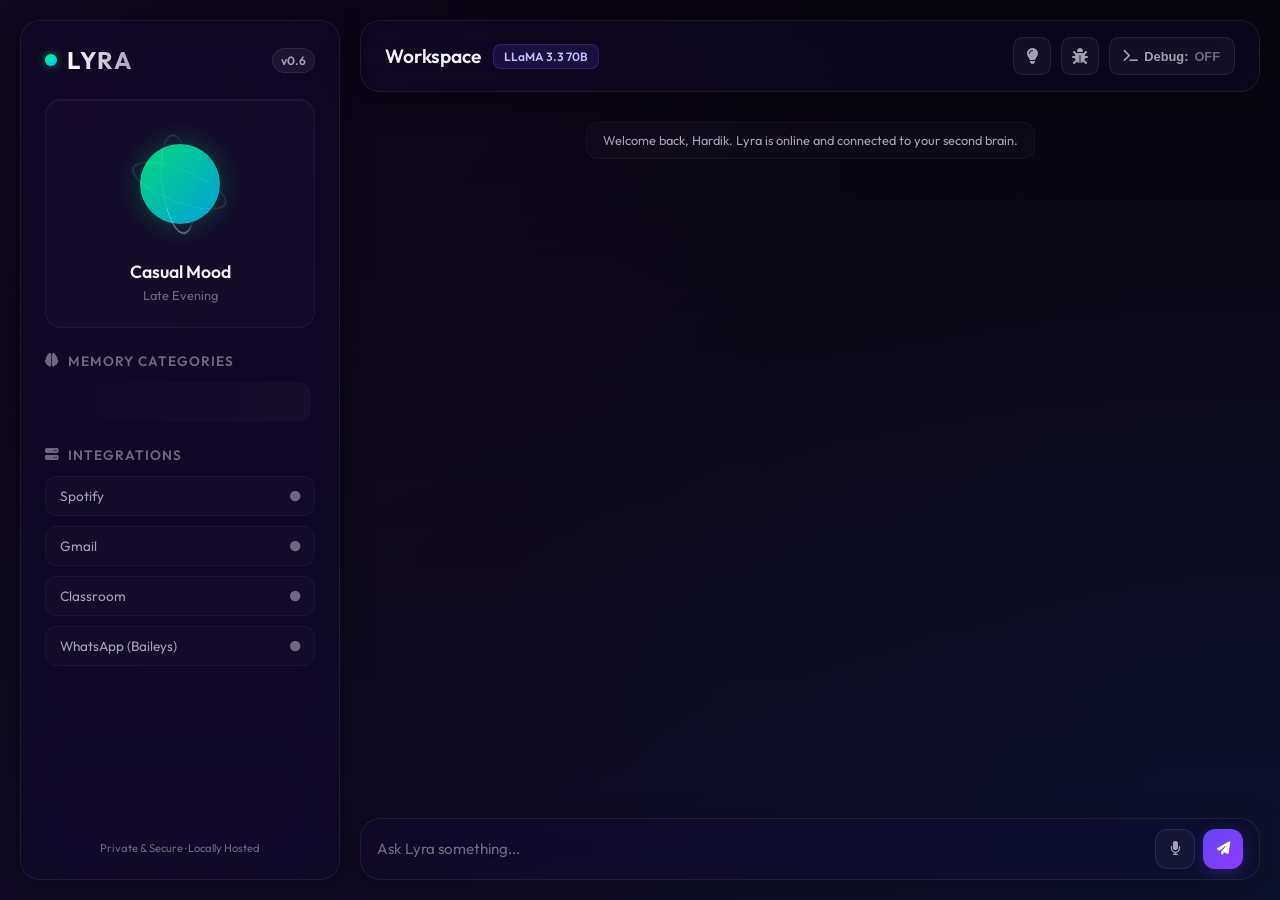
==== web/index.html @ 9e51ff12 "Implement local web server on port 5000 and premium glassmorphic UI with floating animated avatar" ====
<!DOCTYPE html>
<html lang="en">
<head>
    <meta charset="UTF-8">
    <meta name="viewport" content="width=device-width, initial-scale=1.0">
    <title>Lyra — Second Brain</title>
    <!-- Google Fonts: Outfit -->
    <link rel="preconnect" href="https://fonts.googleapis.com">
    <link rel="preconnect" href="https://fonts.gstatic.com" crossorigin>
    <link href="https://fonts.googleapis.com/css2?family=Outfit:wght@300;400;500;600;700&display=swap" rel="stylesheet">
    <!-- FontAwesome for modern icons -->
    <link rel="stylesheet" href="https://cdnjs.cloudflare.com/ajax/libs/font-awesome/6.4.0/css/all.min.css">
    <link rel="stylesheet" href="style.css">
</head>
<body>
    <div class="app-container">
        <!-- Sidebar for Memory & Status -->
        <aside class="sidebar glass">
            <div class="sidebar-header">
                <div class="logo">
                    <span class="logo-dot"></span>
                    <h1>LYRA</h1>
                </div>
                <span class="version-badge">v0.6</span>
            </div>

            <!-- Avatar Card -->
            <div class="avatar-card glass-panel">
                <div class="avatar-container">
                    <div id="lyra-avatar" class="lyra-orb casual">
                        <div class="orb-core"></div>
                        <div class="orb-ring-1"></div>
                        <div class="orb-ring-2"></div>
                    </div>
                </div>
                <div class="avatar-status">
                    <h3 id="lyra-mood-title">Casual Mood</h3>
                    <p id="lyra-time-title">Late Evening</p>
                </div>
            </div>

            <!-- Memory Section -->
            <div class="sidebar-section">
                <h2><i class="fa-solid fa-brain"></i> Memory Categories</h2>
                <div id="memory-categories" class="categories-list">
                    <div class="loading-shimmer"></div>
                </div>
            </div>

            <!-- Integrations / System Status -->
            <div class="sidebar-section">
                <h2><i class="fa-solid fa-server"></i> Integrations</h2>
                <ul class="status-list">
                    <li>
                        <span>Spotify</span>
                        <span id="status-spotify" class="status-indicator offline"><i class="fa-solid fa-circle"></i></span>
                    </li>
                    <li>
                        <span>Gmail</span>
                        <span id="status-gmail" class="status-indicator offline"><i class="fa-solid fa-circle"></i></span>
                    </li>
                    <li>
                        <span>Classroom</span>
                        <span id="status-classroom" class="status-indicator offline"><i class="fa-solid fa-circle"></i></span>
                    </li>
                    <li>
                        <span>WhatsApp (Baileys)</span>
                        <span id="status-whatsapp" class="status-indicator offline"><i class="fa-solid fa-circle"></i></span>
                    </li>
                </ul>
            </div>
            
            <div class="sidebar-footer">
                <p>Private & Secure · Locally Hosted</p>
            </div>
        </aside>

        <!-- Main Workspace -->
        <main class="workspace">
            <header class="workspace-header glass">
                <div class="header-left">
                    <h2>Workspace</h2>
                    <span id="model-indicator" class="model-badge">LLaMA 3.3 70B</span>
                </div>
                <div class="header-right">
                    <button id="btn-suggestions" class="icon-btn" title="View Suggestions"><i class="fa-solid fa-lightbulb"></i></button>
                    <button id="btn-errors" class="icon-btn" title="View Errors"><i class="fa-solid fa-bug"></i></button>
                    <button id="btn-debug" class="text-btn"><i class="fa-solid fa-terminal"></i> Debug: <span id="debug-state">OFF</span></button>
                </div>
            </header>

            <!-- Chat Section -->
            <section class="chat-container">
                <div id="chat-messages" class="messages-area">
                    <div class="message system-msg">
                        <p>Welcome back, Hardik. Lyra is online and connected to your second brain.</p>
                    </div>
                </div>

                <!-- Input area -->
                <div class="input-container glass">
                    <textarea id="chat-input" placeholder="Ask Lyra something..." rows="1"></textarea>
                    <div class="input-actions">
                        <button id="btn-mic" class="action-btn" title="Voice Input"><i class="fa-solid fa-microphone"></i></button>
                        <button id="btn-send" class="action-btn primary-btn" title="Send Message"><i class="fa-solid fa-paper-plane"></i></button>
                    </div>
                </div>
            </section>
        </main>
    </div>

    <!-- Modals for Suggestions / Errors -->
    <div id="modal-container" class="modal-overlay hidden">
        <div class="modal glass-panel">
            <div class="modal-header">
                <h3 id="modal-title">Details</h3>
                <button id="btn-close-modal" class="close-btn">&times;</button>
            </div>
            <div id="modal-body" class="modal-content">
                <!-- Content injected here -->
            </div>
        </div>
    </div>

    <script src="app.js"></script>
</body>
</html>
---- web/style.css ----
/* ==========================================
   Lyra Web Interface Stylesheet (Vanilla CSS)
   ========================================== */

:root {
    --bg-dark: #07050e;
    --bg-cosmic: #100b22;
    --glass-bg: rgba(16, 12, 34, 0.45);
    --glass-border: rgba(255, 255, 255, 0.07);
    --glass-glow: rgba(100, 70, 240, 0.15);
    
    --text-primary: #f3f0fc;
    --text-secondary: #a59fb6;
    --text-muted: #6e6782;

    /* Mood Gradients */
    --g-casual: linear-gradient(135deg, #00ff88 0%, #00bcff 100%);
    --g-focused: linear-gradient(135deg, #00f2fe 0%, #4facfe 100%);
    --g-concerned: linear-gradient(135deg, #f6d365 0%, #fda085 100%);
    --g-alert: linear-gradient(135deg, #ff0844 0%, #9b51e0 100%);
    --g-curious: linear-gradient(135deg, #f093fb 0%, #f5576c 100%);
    --g-playful: linear-gradient(135deg, #ff9a9e 0%, #fecfef 100%);

    /* Neon Shadows */
    --shadow-casual: 0 0 30px rgba(0, 255, 136, 0.3);
    --shadow-focused: 0 0 30px rgba(0, 242, 254, 0.35);
    --shadow-concerned: 0 0 30px rgba(253, 160, 133, 0.3);
    --shadow-alert: 0 0 30px rgba(255, 8, 68, 0.4);
    --shadow-curious: 0 0 30px rgba(240, 147, 251, 0.35);
    --shadow-playful: 0 0 30px rgba(255, 154, 158, 0.3);

    --transition-smooth: all 0.4s cubic-bezier(0.16, 1, 0.3, 1);
}

* {
    margin: 0;
    padding: 0;
    box-sizing: border-box;
}

body {
    font-family: 'Outfit', sans-serif;
    background-color: var(--bg-dark);
    background-image: 
        radial-gradient(at 0% 0%, rgba(35, 12, 60, 0.3) 0px, transparent 50%),
        radial-gradient(at 100% 100%, rgba(10, 45, 80, 0.25) 0px, transparent 50%),
        linear-gradient(180deg, var(--bg-dark) 0%, var(--bg-cosmic) 100%);
    color: var(--text-primary);
    min-height: 100vh;
    overflow: hidden;
    display: flex;
    justify-content: center;
    align-items: center;
}

.app-container {
    display: flex;
    width: 100vw;
    height: 100vh;
    padding: 20px;
    gap: 20px;
}

/* Glassmorphism base styling */
.glass {
    background: var(--glass-bg);
    backdrop-filter: blur(20px) saturate(180%);
    -webkit-backdrop-filter: blur(20px) saturate(180%);
    border: 1px solid var(--glass-border);
    border-radius: 20px;
    box-shadow: 0 8px 32px 0 rgba(0, 0, 0, 0.37);
}

.glass-panel {
    background: rgba(255, 255, 255, 0.02);
    border: 1px solid rgba(255, 255, 255, 0.05);
    border-radius: 16px;
    box-shadow: inset 0 1px 1px rgba(255, 255, 255, 0.05);
}

/* Sidebar styling */
.sidebar {
    width: 320px;
    display: flex;
    flex-direction: column;
    padding: 24px;
    gap: 24px;
    flex-shrink: 0;
}

.sidebar-header {
    display: flex;
    align-items: center;
    justify-content: space-between;
}

.logo {
    display: flex;
    align-items: center;
    gap: 10px;
}

.logo-dot {
    width: 12px;
    height: 12px;
    border-radius: 50%;
    background: var(--g-casual);
    box-shadow: 0 0 10px rgba(0, 255, 136, 0.5);
    animation: pulse 2s infinite;
}

.logo h1 {
    font-size: 1.5rem;
    font-weight: 700;
    letter-spacing: 2px;
    background: linear-gradient(90deg, #ffffff, #a59fb6);
    -webkit-background-clip: text;
    -webkit-text-fill-color: transparent;
}

.version-badge {
    font-size: 0.75rem;
    font-weight: 600;
    padding: 4px 8px;
    border-radius: 20px;
    background: rgba(255, 255, 255, 0.06);
    border: 1px solid rgba(255, 255, 255, 0.08);
    color: var(--text-secondary);
}

/* Floating Avatar Card */
.avatar-card {
    display: flex;
    flex-direction: column;
    align-items: center;
    justify-content: center;
    padding: 24px;
    text-align: center;
    position: relative;
    overflow: hidden;
}

.avatar-container {
    width: 120px;
    height: 120px;
    display: flex;
    justify-content: center;
    align-items: center;
    margin-bottom: 16px;
    perspective: 400px;
}

/* Floating Orb Avatar Styling */
.lyra-orb {
    position: relative;
    width: 80px;
    height: 80px;
    border-radius: 50%;
    transform-style: preserve-3d;
    animation: float 4s ease-in-out infinite;
    transition: var(--transition-smooth);
}

.orb-core {
    position: absolute;
    width: 100%;
    height: 100%;
    border-radius: 50%;
    background: var(--g-casual);
    box-shadow: var(--shadow-casual);
    transition: var(--transition-smooth);
    opacity: 0.85;
}

.orb-ring-1, .orb-ring-2 {
    position: absolute;
    top: -10px;
    left: -10px;
    right: -10px;
    bottom: -10px;
    border-radius: 50%;
    border: 2px solid rgba(255, 255, 255, 0.1);
    transform-style: preserve-3d;
}

.orb-ring-1 {
    transform: rotateX(70deg) rotateY(20deg);
    animation: spinRing1 6s linear infinite;
    border-top: 2px solid rgba(255, 255, 255, 0.35);
}

.orb-ring-2 {
    transform: rotateX(20deg) rotateY(70deg);
    animation: spinRing2 8s linear infinite;
    border-bottom: 2px solid rgba(255, 255, 255, 0.35);
}

/* Mood shifts for Orb */
.lyra-orb.casual .orb-core { background: var(--g-casual); box-shadow: var(--shadow-casual); }
.lyra-orb.focused .orb-core { background: var(--g-focused); box-shadow: var(--shadow-focused); }
.lyra-orb.concerned .orb-core { background: var(--g-concerned); box-shadow: var(--shadow-concerned); }
.lyra-orb.alert .orb-core { background: var(--g-alert); box-shadow: var(--shadow-alert); }
.lyra-orb.curious .orb-core { background: var(--g-curious); box-shadow: var(--shadow-curious); }
.lyra-orb.playful .orb-core { background: var(--g-playful); box-shadow: var(--shadow-playful); }

.avatar-status h3 {
    font-size: 1.1rem;
    font-weight: 600;
    margin-bottom: 4px;
    color: var(--text-primary);
    transition: var(--transition-smooth);
}

.avatar-status p {
    font-size: 0.8rem;
    color: var(--text-muted);
}

/* Sidebar Section Components */
.sidebar-section {
    display: flex;
    flex-direction: column;
    gap: 12px;
}

.sidebar-section h2 {
    font-size: 0.85rem;
    text-transform: uppercase;
    letter-spacing: 1px;
    color: var(--text-muted);
    font-weight: 600;
    display: flex;
    align-items: center;
    gap: 8px;
}

.categories-list {
    display: flex;
    flex-wrap: wrap;
    gap: 8px;
    max-height: 120px;
    overflow-y: auto;
    padding-right: 4px;
}

.category-tag {
    font-size: 0.75rem;
    padding: 6px 12px;
    border-radius: 12px;
    background: rgba(255, 255, 255, 0.04);
    border: 1px solid rgba(255, 255, 255, 0.06);
    color: var(--text-secondary);
    transition: var(--transition-smooth);
    cursor: pointer;
}

.category-tag:hover {
    background: rgba(255, 255, 255, 0.08);
    border-color: rgba(255, 255, 255, 0.15);
    color: var(--text-primary);
}

/* Status lists */
.status-list {
    list-style: none;
    display: flex;
    flex-direction: column;
    gap: 10px;
}

.status-list li {
    display: flex;
    justify-content: space-between;
    align-items: center;
    padding: 10px 14px;
    background: rgba(255, 255, 255, 0.02);
    border: 1px solid rgba(255, 255, 255, 0.03);
    border-radius: 12px;
    font-size: 0.85rem;
    color: var(--text-secondary);
}

.status-indicator {
    font-size: 0.65rem;
    transition: var(--transition-smooth);
}

.status-indicator.online {
    color: #00ff88;
    text-shadow: 0 0 8px rgba(0, 255, 136, 0.5);
}

.status-indicator.offline {
    color: var(--text-muted);
}

.sidebar-footer {
    margin-top: auto;
    text-align: center;
    font-size: 0.7rem;
    color: var(--text-muted);
}

/* Main Workspace UI */
.workspace {
    flex: 1;
    display: flex;
    flex-direction: column;
    height: 100%;
}

.workspace-header {
    height: 72px;
    padding: 0 24px;
    display: flex;
    align-items: center;
    justify-content: space-between;
    margin-bottom: 20px;
}

.header-left {
    display: flex;
    align-items: center;
    gap: 12px;
}

.header-left h2 {
    font-size: 1.2rem;
    font-weight: 600;
    color: var(--text-primary);
}

.model-badge {
    font-size: 0.75rem;
    font-weight: 600;
    padding: 4px 10px;
    border-radius: 8px;
    background: rgba(100, 70, 240, 0.15);
    border: 1px solid rgba(100, 70, 240, 0.3);
    color: #c5b9ff;
}

.header-right {
    display: flex;
    align-items: center;
    gap: 10px;
}

.icon-btn, .text-btn {
    background: rgba(255, 255, 255, 0.04);
    border: 1px solid rgba(255, 255, 255, 0.08);
    color: var(--text-secondary);
    border-radius: 10px;
    cursor: pointer;
    transition: var(--transition-smooth);
    outline: none;
}

.icon-btn {
    width: 38px;
    height: 38px;
    display: flex;
    align-items: center;
    justify-content: center;
    font-size: 1rem;
}

.text-btn {
    padding: 0 14px;
    height: 38px;
    font-size: 0.8rem;
    font-weight: 600;
    display: flex;
    align-items: center;
    gap: 6px;
}

.icon-btn:hover, .text-btn:hover {
    background: rgba(255, 255, 255, 0.08);
    border-color: rgba(255, 255, 255, 0.15);
    color: var(--text-primary);
}

.text-btn span {
    color: var(--text-muted);
}

/* Chat container and elements */
.chat-container {
    flex: 1;
    display: flex;
    flex-direction: column;
    min-height: 0;
    position: relative;
}

.messages-area {
    flex: 1;
    overflow-y: auto;
    padding: 10px 10px 20px 10px;
    display: flex;
    flex-direction: column;
    gap: 20px;
    scroll-behavior: smooth;
}

.message {
    display: flex;
    flex-direction: column;
    max-width: 75%;
    animation: fadeIn 0.4s cubic-bezier(0.16, 1, 0.3, 1) forwards;
}

.message.user-msg {
    align-self: flex-end;
}

.message.agent-msg {
    align-self: flex-start;
}

.message p {
    padding: 14px 18px;
    font-size: 0.95rem;
    line-height: 1.5;
    border-radius: 18px;
}

.message.user-msg p {
    background: linear-gradient(135deg, rgba(100, 70, 240, 0.8) 0%, rgba(140, 60, 255, 0.8) 100%);
    border: 1px solid rgba(255, 255, 255, 0.1);
    box-shadow: 0 4px 15px rgba(100, 70, 240, 0.2);
    color: #ffffff;
    border-bottom-right-radius: 4px;
}

.message.agent-msg p {
    background: rgba(255, 255, 255, 0.03);
    border: 1px solid rgba(255, 255, 255, 0.06);
    color: var(--text-primary);
    border-bottom-left-radius: 4px;
}

.message.system-msg {
    align-self: center;
    max-width: 90%;
    opacity: 0.6;
}

.message.system-msg p {
    font-size: 0.8rem;
    padding: 8px 16px;
    background: rgba(255, 255, 255, 0.02);
    border: 1px solid rgba(255, 255, 255, 0.04);
    color: var(--text-secondary);
    text-align: center;
    border-radius: 12px;
}

/* Chat Input styling */
.input-container {
    margin-top: 16px;
    padding: 10px 16px;
    display: flex;
    align-items: center;
    gap: 12px;
}

#chat-input {
    flex: 1;
    background: transparent;
    border: none;
    outline: none;
    color: var(--text-primary);
    font-family: inherit;
    font-size: 0.95rem;
    resize: none;
    max-height: 150px;
    padding: 8px 0;
    line-height: 1.4;
}

#chat-input::placeholder {
    color: var(--text-muted);
}

.input-actions {
    display: flex;
    align-items: center;
    gap: 8px;
}

.action-btn {
    width: 40px;
    height: 40px;
    border-radius: 12px;
    background: rgba(255, 255, 255, 0.04);
    border: 1px solid rgba(255, 255, 255, 0.08);
    color: var(--text-secondary);
    cursor: pointer;
    display: flex;
    align-items: center;
    justify-content: center;
    transition: var(--transition-smooth);
}

.action-btn:hover {
    background: rgba(255, 255, 255, 0.08);
    border-color: rgba(255, 255, 255, 0.15);
    color: var(--text-primary);
}

.action-btn.primary-btn {
    background: linear-gradient(135deg, #6446f0 0%, #8c3cff 100%);
    border: none;
    color: #ffffff;
    box-shadow: 0 4px 15px rgba(100, 70, 240, 0.3);
}

.action-btn.primary-btn:hover {
    transform: translateY(-1px);
    box-shadow: 0 6px 20px rgba(100, 70, 240, 0.45);
}

/* Modals Overlay & Box */
.modal-overlay {
    position: fixed;
    top: 0;
    left: 0;
    right: 0;
    bottom: 0;
    background: rgba(4, 2, 8, 0.7);
    backdrop-filter: blur(8px);
    display: flex;
    justify-content: center;
    align-items: center;
    z-index: 1000;
    opacity: 0;
    pointer-events: none;
    transition: opacity 0.3s ease;
}

.modal-overlay.visible {
    opacity: 1;
    pointer-events: all;
}

.modal {
    width: 500px;
    max-width: 90vw;
    padding: 24px;
    transform: scale(0.9);
    transition: transform 0.3s cubic-bezier(0.16, 1, 0.3, 1);
}

.modal-overlay.visible .modal {
    transform: scale(1);
}

.modal-header {
    display: flex;
    justify-content: space-between;
    align-items: center;
    margin-bottom: 20px;
    border-bottom: 1px solid rgba(255, 255, 255, 0.06);
    padding-bottom: 12px;
}

.modal-header h3 {
    font-size: 1.2rem;
    font-weight: 600;
}

.close-btn {
    background: transparent;
    border: none;
    color: var(--text-secondary);
    font-size: 1.5rem;
    cursor: pointer;
    line-height: 1;
}

.modal-content {
    max-height: 350px;
    overflow-y: auto;
    font-size: 0.9rem;
    line-height: 1.6;
    color: var(--text-secondary);
}

.modal-item {
    padding: 12px;
    background: rgba(255, 255, 255, 0.02);
    border: 1px solid rgba(255, 255, 255, 0.04);
    border-radius: 12px;
    margin-bottom: 10px;
}

.modal-item-title {
    font-weight: 600;
    color: var(--text-primary);
    margin-bottom: 4px;
}

.hidden {
    display: none !important;
}

/* Animations */
@keyframes float {
    0% { transform: translateY(0); }
    50% { transform: translateY(-8px); }
    100% { transform: translateY(0); }
}

@keyframes spinRing1 {
    0% { transform: rotateX(70deg) rotateY(20deg) rotateZ(0deg); }
    100% { transform: rotateX(70deg) rotateY(20deg) rotateZ(360deg); }
}

@keyframes spinRing2 {
    0% { transform: rotateX(20deg) rotateY(70deg) rotateZ(360deg); }
    100% { transform: rotateX(20deg) rotateY(70deg) rotateZ(0deg); }
}

@keyframes pulse {
    0% { transform: scale(1); opacity: 0.8; }
    50% { transform: scale(1.15); opacity: 1; }
    100% { transform: scale(1); opacity: 0.8; }
}

@keyframes fadeIn {
    from { opacity: 0; transform: translateY(10px); }
    to { opacity: 1; transform: translateY(0); }
}

/* Loading Shimmer Element */
.loading-shimmer {
    width: 100%;
    height: 40px;
    background: linear-gradient(90deg, rgba(255,255,255,0) 0%, rgba(255,255,255,0.03) 50%, rgba(255,255,255,0) 100%);
    background-size: 200% 100%;
    animation: shimmer 1.5s infinite;
    border-radius: 12px;
}

@keyframes shimmer {
    0% { background-position: -200% 0; }
    100% { background-position: 200% 0; }
}

/* Custom Scrollbars */
::-webkit-scrollbar {
    width: 6px;
    height: 6px;
}

::-webkit-scrollbar-track {
    background: transparent;
}

::-webkit-scrollbar-thumb {
    background: rgba(255, 255, 255, 0.08);
    border-radius: 10px;
}

::-webkit-scrollbar-thumb:hover {
    background: rgba(255, 255, 255, 0.15);
}
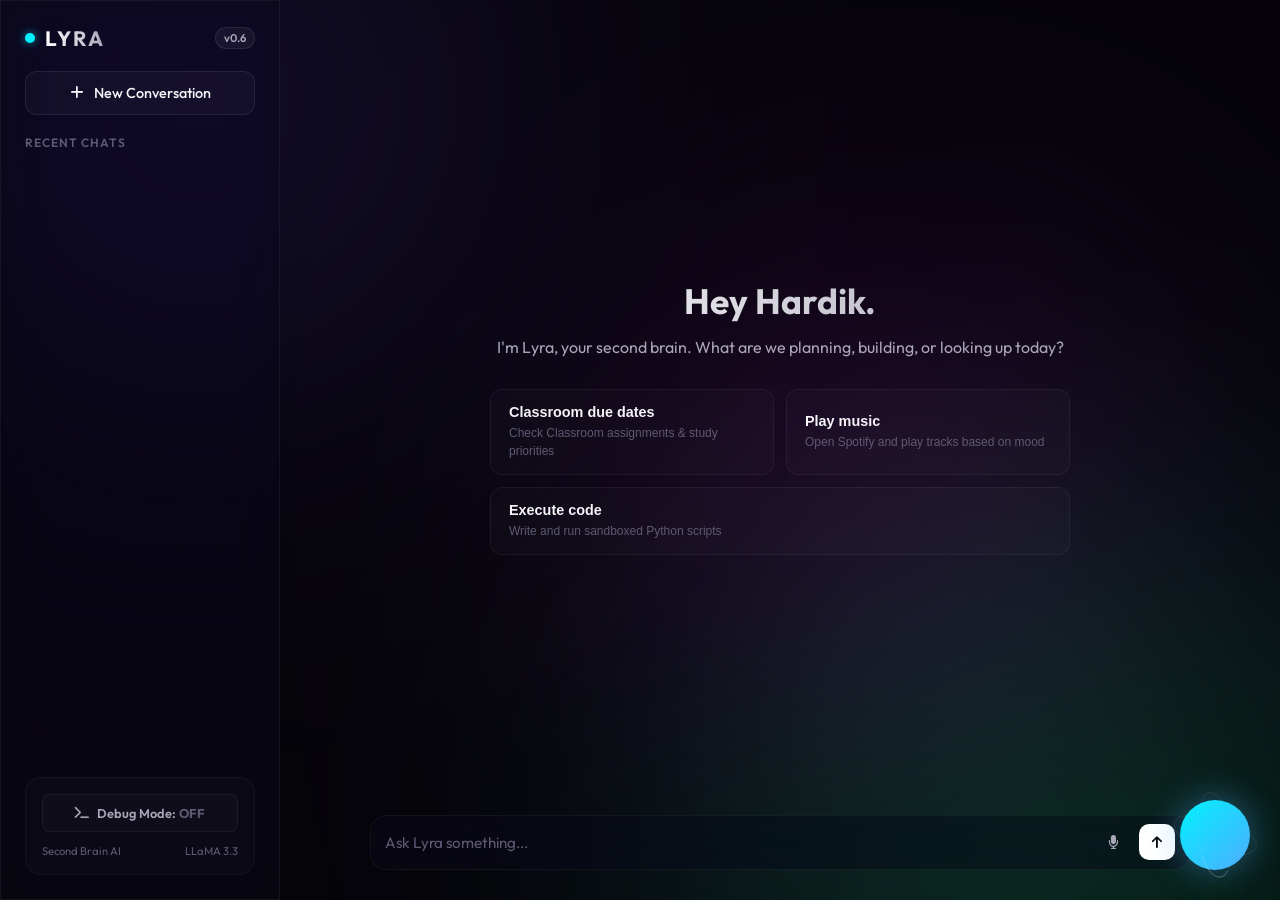
==== commit 6cd01389: "Redesign Lyra web client into a premium ChatGPT/Claude-like interface with draggable avatar orb and " ====
--- a/web/index.html
+++ b/web/index.html
@@ -8,13 +8,30 @@
     <link rel="preconnect" href="https://fonts.googleapis.com">
     <link rel="preconnect" href="https://fonts.gstatic.com" crossorigin>
     <link href="https://fonts.googleapis.com/css2?family=Outfit:wght@300;400;500;600;700&display=swap" rel="stylesheet">
-    <!-- FontAwesome for modern icons -->
+    <!-- FontAwesome icons -->
     <link rel="stylesheet" href="https://cdnjs.cloudflare.com/ajax/libs/font-awesome/6.4.0/css/all.min.css">
     <link rel="stylesheet" href="style.css">
 </head>
 <body>
+    <!-- Animated background glowing blobs -->
+    <div class="background-blobs">
+        <div id="blob-1" class="blob"></div>
+        <div id="blob-2" class="blob"></div>
+        <div id="blob-3" class="blob"></div>
+    </div>
+
+    <!-- Draggable Floating Avatar Orb -->
+    <div id="lyra-avatar" class="lyra-orb casual" title="Drag me anywhere! Click to talk.">
+        <div class="orb-core"></div>
+        <div class="orb-ring-1"></div>
+        <div class="orb-ring-2"></div>
+        <div class="orb-glow"></div>
+        <!-- Tooltip that shows mood -->
+        <span class="orb-tooltip" id="avatar-tooltip">Casual Mood</span>
+    </div>
+
     <div class="app-container">
-        <!-- Sidebar for Memory & Status -->
+        <!-- Sidebar: Session History & Settings -->
         <aside class="sidebar glass">
             <div class="sidebar-header">
                 <div class="logo">
@@ -24,85 +41,79 @@
                 <span class="version-badge">v0.6</span>
             </div>
 
-            <!-- Avatar Card -->
-            <div class="avatar-card glass-panel">
-                <div class="avatar-container">
-                    <div id="lyra-avatar" class="lyra-orb casual">
-                        <div class="orb-core"></div>
-                        <div class="orb-ring-1"></div>
-                        <div class="orb-ring-2"></div>
+            <!-- New Chat Button -->
+            <button id="btn-new-chat" class="new-chat-btn">
+                <i class="fa-solid fa-plus"></i> New Conversation
+            </button>
+
+            <!-- Chat History List -->
+            <div class="sidebar-section history-section">
+                <h2>Recent chats</h2>
+                <div id="chat-history-list" class="history-list">
+                    <!-- History items injected by JS -->
+                </div>
+            </div>
+            
+            <!-- Sidebar Footer: Settings & Debug -->
+            <div class="sidebar-footer glass-panel">
+                <div class="debug-controls">
+                    <button id="btn-debug" class="debug-toggle">
+                        <i class="fa-solid fa-terminal"></i>
+                        <span>Debug Mode: <b id="debug-state">OFF</b></span>
+                    </button>
+                    <div class="debug-actions hidden" id="debug-actions-pane">
+                        <button id="btn-suggestions" class="debug-action-btn" title="View Suggestions">
+                            <i class="fa-solid fa-lightbulb"></i> Suggestions
+                        </button>
+                        <button id="btn-errors" class="debug-action-btn" title="View Errors">
+                            <i class="fa-solid fa-bug"></i> Error Log
+                        </button>
                     </div>
                 </div>
-                <div class="avatar-status">
-                    <h3 id="lyra-mood-title">Casual Mood</h3>
-                    <p id="lyra-time-title">Late Evening</p>
+                <div class="system-meta">
+                    <span>Second Brain AI</span>
+                    <span id="model-indicator">LLaMA 3.3</span>
                 </div>
-            </div>
-
-            <!-- Memory Section -->
-            <div class="sidebar-section">
-                <h2><i class="fa-solid fa-brain"></i> Memory Categories</h2>
-                <div id="memory-categories" class="categories-list">
-                    <div class="loading-shimmer"></div>
-                </div>
-            </div>
-
-            <!-- Integrations / System Status -->
-            <div class="sidebar-section">
-                <h2><i class="fa-solid fa-server"></i> Integrations</h2>
-                <ul class="status-list">
-                    <li>
-                        <span>Spotify</span>
-                        <span id="status-spotify" class="status-indicator offline"><i class="fa-solid fa-circle"></i></span>
-                    </li>
-                    <li>
-                        <span>Gmail</span>
-                        <span id="status-gmail" class="status-indicator offline"><i class="fa-solid fa-circle"></i></span>
-                    </li>
-                    <li>
-                        <span>Classroom</span>
-                        <span id="status-classroom" class="status-indicator offline"><i class="fa-solid fa-circle"></i></span>
-                    </li>
-                    <li>
-                        <span>WhatsApp (Baileys)</span>
-                        <span id="status-whatsapp" class="status-indicator offline"><i class="fa-solid fa-circle"></i></span>
-                    </li>
-                </ul>
-            </div>
-            
-            <div class="sidebar-footer">
-                <p>Private & Secure · Locally Hosted</p>
             </div>
         </aside>
 
         <!-- Main Workspace -->
         <main class="workspace">
-            <header class="workspace-header glass">
-                <div class="header-left">
-                    <h2>Workspace</h2>
-                    <span id="model-indicator" class="model-badge">LLaMA 3.3 70B</span>
-                </div>
-                <div class="header-right">
-                    <button id="btn-suggestions" class="icon-btn" title="View Suggestions"><i class="fa-solid fa-lightbulb"></i></button>
-                    <button id="btn-errors" class="icon-btn" title="View Errors"><i class="fa-solid fa-bug"></i></button>
-                    <button id="btn-debug" class="text-btn"><i class="fa-solid fa-terminal"></i> Debug: <span id="debug-state">OFF</span></button>
-                </div>
-            </header>
-
-            <!-- Chat Section -->
+            <!-- Centered Chat Container -->
             <section class="chat-container">
-                <div id="chat-messages" class="messages-area">
-                    <div class="message system-msg">
-                        <p>Welcome back, Hardik. Lyra is online and connected to your second brain.</p>
+                <!-- Welcome View (Shown when chat is empty) -->
+                <div id="welcome-view" class="welcome-screen">
+                    <div class="welcome-content">
+                        <h2>Hey Hardik.</h2>
+                        <p>I'm Lyra, your second brain. What are we planning, building, or looking up today?</p>
+                        <div class="quick-prompts">
+                            <button class="prompt-card" data-prompt="What assignments do I have due this week?">
+                                <h3>Classroom due dates</h3>
+                                <p>Check Classroom assignments & study priorities</p>
+                            </button>
+                            <button class="prompt-card" data-prompt="Play some chill music on Spotify">
+                                <h3>Play music</h3>
+                                <p>Open Spotify and play tracks based on mood</p>
+                            </button>
+                            <button class="prompt-card" data-prompt="Run calculations for the projectile motion model">
+                                <h3>Execute code</h3>
+                                <p>Write and run sandboxed Python scripts</p>
+                            </button>
+                        </div>
                     </div>
                 </div>
 
+                <!-- Messages Area -->
+                <div id="chat-messages" class="messages-area hidden">
+                    <!-- Dynamic chat dialogue goes here -->
+                </div>
+
                 <!-- Input area -->
-                <div class="input-container glass">
+                <div class="input-wrapper glass">
                     <textarea id="chat-input" placeholder="Ask Lyra something..." rows="1"></textarea>
                     <div class="input-actions">
                         <button id="btn-mic" class="action-btn" title="Voice Input"><i class="fa-solid fa-microphone"></i></button>
-                        <button id="btn-send" class="action-btn primary-btn" title="Send Message"><i class="fa-solid fa-paper-plane"></i></button>
+                        <button id="btn-send" class="action-btn primary-btn" title="Send Message"><i class="fa-solid fa-arrow-up"></i></button>
                     </div>
                 </div>
             </section>
--- a/web/style.css
+++ b/web/style.css
@@ -1,35 +1,38 @@
 /* ==========================================
-   Lyra Web Interface Stylesheet (Vanilla CSS)
+   Lyra Premium Web Interface Stylesheet (Vanilla CSS)
    ========================================== */
 
 :root {
-    --bg-dark: #07050e;
-    --bg-cosmic: #100b22;
-    --glass-bg: rgba(16, 12, 34, 0.45);
-    --glass-border: rgba(255, 255, 255, 0.07);
-    --glass-glow: rgba(100, 70, 240, 0.15);
+    --bg-dark: #050409;
+    --bg-panel: rgba(10, 8, 22, 0.5);
+    --glass-border: rgba(255, 255, 255, 0.05);
     
-    --text-primary: #f3f0fc;
-    --text-secondary: #a59fb6;
-    --text-muted: #6e6782;
-
-    /* Mood Gradients */
-    --g-casual: linear-gradient(135deg, #00ff88 0%, #00bcff 100%);
-    --g-focused: linear-gradient(135deg, #00f2fe 0%, #4facfe 100%);
+    --text-primary: #f5f4f8;
+    --text-secondary: #a9a6b8;
+    --text-muted: #5e5a73;
+
+    /* Brand/Accent Colors */
+    --accent: #7b4cf6;
+    --accent-glow: rgba(123, 76, 246, 0.35);
+
+    /* Mood Colors & Gradients */
+    --g-casual: linear-gradient(135deg, #00f2fe 0%, #4facfe 100%);
+    --g-focused: linear-gradient(135deg, #7f00ff 0%, #e100ff 100%);
     --g-concerned: linear-gradient(135deg, #f6d365 0%, #fda085 100%);
-    --g-alert: linear-gradient(135deg, #ff0844 0%, #9b51e0 100%);
-    --g-curious: linear-gradient(135deg, #f093fb 0%, #f5576c 100%);
-    --g-playful: linear-gradient(135deg, #ff9a9e 0%, #fecfef 100%);
-
-    /* Neon Shadows */
-    --shadow-casual: 0 0 30px rgba(0, 255, 136, 0.3);
-    --shadow-focused: 0 0 30px rgba(0, 242, 254, 0.35);
-    --shadow-concerned: 0 0 30px rgba(253, 160, 133, 0.3);
-    --shadow-alert: 0 0 30px rgba(255, 8, 68, 0.4);
-    --shadow-curious: 0 0 30px rgba(240, 147, 251, 0.35);
-    --shadow-playful: 0 0 30px rgba(255, 154, 158, 0.3);
-
-    --transition-smooth: all 0.4s cubic-bezier(0.16, 1, 0.3, 1);
+    --g-alert: linear-gradient(135deg, #ff0844 0%, #ffb199 100%);
+    --g-curious: linear-gradient(135deg, #00ff88 0%, #00bcff 100%);
+    --g-playful: linear-gradient(135deg, #f093fb 0%, #f5576c 100%);
+
+    /* Mood Glows */
+    --shadow-casual: 0 0 35px rgba(79, 172, 254, 0.45);
+    --shadow-focused: 0 0 35px rgba(225, 0, 255, 0.45);
+    --shadow-concerned: 0 0 35px rgba(253, 160, 133, 0.4);
+    --shadow-alert: 0 0 35px rgba(255, 8, 68, 0.5);
+    --shadow-curious: 0 0 35px rgba(0, 255, 136, 0.45);
+    --shadow-playful: 0 0 35px rgba(245, 87, 108, 0.45);
+
+    --transition-smooth: all 0.35s cubic-bezier(0.25, 1, 0.5, 1);
+    --font-outfit: 'Outfit', sans-serif;
 }
 
 * {
@@ -39,53 +42,106 @@
 }
 
 body {
-    font-family: 'Outfit', sans-serif;
+    font-family: var(--font-outfit);
     background-color: var(--bg-dark);
-    background-image: 
-        radial-gradient(at 0% 0%, rgba(35, 12, 60, 0.3) 0px, transparent 50%),
-        radial-gradient(at 100% 100%, rgba(10, 45, 80, 0.25) 0px, transparent 50%),
-        linear-gradient(180deg, var(--bg-dark) 0%, var(--bg-cosmic) 100%);
     color: var(--text-primary);
     min-height: 100vh;
     overflow: hidden;
     display: flex;
-    justify-content: center;
-    align-items: center;
-}
-
-.app-container {
-    display: flex;
-    width: 100vw;
-    height: 100vh;
-    padding: 20px;
-    gap: 20px;
-}
-
-/* Glassmorphism base styling */
+    position: relative;
+}
+
+/* Gaseous/Nebula Background Blobs */
+.background-blobs {
+    position: absolute;
+    top: 0;
+    left: 0;
+    width: 100%;
+    height: 100%;
+    overflow: hidden;
+    z-index: 0;
+    pointer-events: none;
+}
+
+.blob {
+    position: absolute;
+    border-radius: 50%;
+    filter: blur(140px);
+    opacity: 0.15;
+    mix-blend-mode: screen;
+}
+
+#blob-1 {
+    width: 600px;
+    height: 600px;
+    background: #6446f0;
+    top: -200px;
+    left: -100px;
+    animation: floatBlob1 25s infinite alternate ease-in-out;
+}
+
+#blob-2 {
+    width: 700px;
+    height: 700px;
+    background: #00ff88;
+    bottom: -300px;
+    right: -100px;
+    animation: floatBlob2 30s infinite alternate ease-in-out;
+}
+
+#blob-3 {
+    width: 500px;
+    height: 500px;
+    background: #e100ff;
+    top: 30%;
+    left: 50%;
+    animation: floatBlob1 28s infinite alternate-reverse ease-in-out;
+}
+
+@keyframes floatBlob1 {
+    0% { transform: translate(0, 0) scale(1); }
+    50% { transform: translate(100px, 80px) scale(1.1); }
+    100% { transform: translate(-50px, 150px) scale(0.95); }
+}
+
+@keyframes floatBlob2 {
+    0% { transform: translate(0, 0) scale(0.9); }
+    50% { transform: translate(-120px, -100px) scale(1.05); }
+    100% { transform: translate(80px, 50px) scale(1); }
+}
+
+/* Glassmorphism panel base */
 .glass {
-    background: var(--glass-bg);
-    backdrop-filter: blur(20px) saturate(180%);
-    -webkit-backdrop-filter: blur(20px) saturate(180%);
+    background: var(--bg-panel);
+    backdrop-filter: blur(24px) saturate(180%);
+    -webkit-backdrop-filter: blur(24px) saturate(180%);
     border: 1px solid var(--glass-border);
-    border-radius: 20px;
-    box-shadow: 0 8px 32px 0 rgba(0, 0, 0, 0.37);
 }
 
 .glass-panel {
     background: rgba(255, 255, 255, 0.02);
-    border: 1px solid rgba(255, 255, 255, 0.05);
+    border: 1px solid rgba(255, 255, 255, 0.04);
     border-radius: 16px;
-    box-shadow: inset 0 1px 1px rgba(255, 255, 255, 0.05);
-}
-
-/* Sidebar styling */
+}
+
+/* Layout container */
+.app-container {
+    display: flex;
+    width: 100%;
+    height: 100vh;
+    z-index: 1;
+    position: relative;
+}
+
+/* Sidebar structure */
 .sidebar {
-    width: 320px;
+    width: 280px;
     display: flex;
     flex-direction: column;
     padding: 24px;
-    gap: 24px;
+    gap: 20px;
     flex-shrink: 0;
+    border-right: 1px solid var(--glass-border);
 }
 
 .sidebar-header {
@@ -101,64 +157,417 @@
 }
 
 .logo-dot {
-    width: 12px;
-    height: 12px;
+    width: 10px;
+    height: 10px;
     border-radius: 50%;
-    background: var(--g-casual);
-    box-shadow: 0 0 10px rgba(0, 255, 136, 0.5);
+    background: #00f2fe;
+    box-shadow: 0 0 10px rgba(0, 242, 254, 0.6);
     animation: pulse 2s infinite;
 }
 
 .logo h1 {
-    font-size: 1.5rem;
+    font-size: 1.3rem;
     font-weight: 700;
     letter-spacing: 2px;
-    background: linear-gradient(90deg, #ffffff, #a59fb6);
+    background: linear-gradient(90deg, #ffffff, #a9a6b8);
     -webkit-background-clip: text;
     -webkit-text-fill-color: transparent;
 }
 
 .version-badge {
+    font-size: 0.7rem;
+    font-weight: 600;
+    padding: 3px 8px;
+    border-radius: 12px;
+    background: rgba(255, 255, 255, 0.05);
+    border: 1px solid rgba(255, 255, 255, 0.08);
+    color: var(--text-secondary);
+}
+
+.new-chat-btn {
+    width: 100%;
+    padding: 12px;
+    border-radius: 12px;
+    background: rgba(255, 255, 255, 0.03);
+    border: 1px solid rgba(255, 255, 255, 0.08);
+    color: var(--text-primary);
+    font-family: inherit;
+    font-size: 0.9rem;
+    font-weight: 500;
+    cursor: pointer;
+    display: flex;
+    align-items: center;
+    justify-content: center;
+    gap: 10px;
+    transition: var(--transition-smooth);
+}
+
+.new-chat-btn:hover {
+    background: rgba(123, 76, 246, 0.15);
+    border-color: var(--accent);
+    box-shadow: 0 0 15px rgba(123, 76, 246, 0.25);
+}
+
+/* History items inside sidebar */
+.history-section {
+    flex: 1;
+    display: flex;
+    flex-direction: column;
+    min-height: 0;
+}
+
+.history-section h2 {
+    font-size: 0.75rem;
+    text-transform: uppercase;
+    letter-spacing: 1px;
+    color: var(--text-muted);
+    font-weight: 600;
+    margin-bottom: 10px;
+}
+
+.history-list {
+    flex: 1;
+    overflow-y: auto;
+    display: flex;
+    flex-direction: column;
+    gap: 6px;
+    padding-right: 4px;
+}
+
+.history-item {
+    padding: 12px;
+    border-radius: 10px;
+    background: transparent;
+    border: 1px solid transparent;
+    color: var(--text-secondary);
+    font-size: 0.85rem;
+    cursor: pointer;
+    white-space: nowrap;
+    overflow: hidden;
+    text-overflow: ellipsis;
+    transition: var(--transition-smooth);
+    display: flex;
+    align-items: center;
+    gap: 10px;
+}
+
+.history-item i {
+    color: var(--text-muted);
+    font-size: 0.8rem;
+}
+
+.history-item:hover, .history-item.active {
+    background: rgba(255, 255, 255, 0.04);
+    border-color: rgba(255, 255, 255, 0.06);
+    color: var(--text-primary);
+}
+
+.history-item.active i {
+    color: var(--accent);
+}
+
+/* Sidebar footer debug styling */
+.sidebar-footer {
+    padding: 16px;
+    display: flex;
+    flex-direction: column;
+    gap: 12px;
+}
+
+.debug-controls {
+    display: flex;
+    flex-direction: column;
+    gap: 10px;
+}
+
+.debug-toggle {
+    width: 100%;
+    padding: 10px;
+    border-radius: 8px;
+    background: rgba(255, 255, 255, 0.02);
+    border: 1px solid rgba(255, 255, 255, 0.05);
+    color: var(--text-secondary);
+    font-family: inherit;
+    font-size: 0.8rem;
+    font-weight: 600;
+    cursor: pointer;
+    display: flex;
+    align-items: center;
+    justify-content: center;
+    gap: 8px;
+    transition: var(--transition-smooth);
+}
+
+.debug-toggle b {
+    color: var(--text-muted);
+}
+
+.debug-toggle:hover {
+    background: rgba(255, 255, 255, 0.05);
+    color: var(--text-primary);
+}
+
+.debug-toggle.active {
+    border-color: rgba(255, 8, 68, 0.3);
+    background: rgba(255, 8, 68, 0.05);
+}
+
+.debug-toggle.active b {
+    color: #ff0844;
+    text-shadow: 0 0 5px rgba(255, 8, 68, 0.4);
+}
+
+.debug-actions {
+    display: flex;
+    gap: 8px;
+    animation: fadeIn 0.3s forwards;
+}
+
+.debug-action-btn {
+    flex: 1;
+    padding: 8px;
     font-size: 0.75rem;
     font-weight: 600;
-    padding: 4px 8px;
-    border-radius: 20px;
-    background: rgba(255, 255, 255, 0.06);
-    border: 1px solid rgba(255, 255, 255, 0.08);
+    border-radius: 6px;
+    background: rgba(255, 255, 255, 0.03);
+    border: 1px solid rgba(255, 255, 255, 0.06);
     color: var(--text-secondary);
-}
-
-/* Floating Avatar Card */
-.avatar-card {
+    cursor: pointer;
+    display: flex;
+    align-items: center;
+    justify-content: center;
+    gap: 6px;
+    transition: var(--transition-smooth);
+}
+
+.debug-action-btn:hover {
+    background: rgba(255, 255, 255, 0.07);
+    color: var(--text-primary);
+}
+
+.system-meta {
+    display: flex;
+    justify-content: space-between;
+    font-size: 0.7rem;
+    color: var(--text-muted);
+}
+
+/* Workspace panel */
+.workspace {
+    flex: 1;
+    display: flex;
+    justify-content: center;
+    height: 100vh;
+    padding: 30px 20px;
+}
+
+/* Chat container styled cleanly like ChatGPT */
+.chat-container {
+    width: 100%;
+    max-width: 820px;
+    height: 100%;
     display: flex;
     flex-direction: column;
+    min-height: 0;
+    position: relative;
+}
+
+.welcome-screen {
+    flex: 1;
+    display: flex;
     align-items: center;
     justify-content: center;
-    padding: 24px;
+    animation: fadeIn 0.5s ease-out;
+}
+
+.welcome-content {
     text-align: center;
-    position: relative;
-    overflow: hidden;
-}
-
-.avatar-container {
-    width: 120px;
-    height: 120px;
-    display: flex;
+    max-width: 580px;
+}
+
+.welcome-content h2 {
+    font-size: 2.2rem;
+    font-weight: 700;
+    margin-bottom: 12px;
+    background: linear-gradient(90deg, #ffffff, var(--text-secondary));
+    -webkit-background-clip: text;
+    -webkit-text-fill-color: transparent;
+}
+
+.welcome-content p {
+    font-size: 1rem;
+    color: var(--text-secondary);
+    margin-bottom: 30px;
+    line-height: 1.5;
+}
+
+.quick-prompts {
+    display: grid;
+    grid-template-columns: 1fr 1fr;
+    gap: 12px;
+}
+
+.quick-prompts button:last-child {
+    grid-column: span 2;
+}
+
+.prompt-card {
+    background: rgba(255, 255, 255, 0.02);
+    border: 1px solid rgba(255, 255, 255, 0.05);
+    border-radius: 12px;
+    padding: 14px 18px;
+    text-align: left;
+    cursor: pointer;
+    transition: var(--transition-smooth);
+}
+
+.prompt-card h3 {
+    font-size: 0.9rem;
+    font-weight: 600;
+    color: var(--text-primary);
+    margin-bottom: 4px;
+}
+
+.prompt-card p {
+    font-size: 0.75rem;
+    color: var(--text-muted);
+    margin: 0;
+}
+
+.prompt-card:hover {
+    background: rgba(255, 255, 255, 0.05);
+    border-color: rgba(255, 255, 255, 0.12);
+    transform: translateY(-2px);
+}
+
+.messages-area {
+    flex: 1;
+    overflow-y: auto;
+    padding: 10px 0 30px 0;
+    display: flex;
+    flex-direction: column;
+    gap: 24px;
+}
+
+.message {
+    display: flex;
+    max-width: 85%;
+    animation: slideIn 0.35s cubic-bezier(0.16, 1, 0.3, 1) forwards;
+}
+
+.message.user-msg {
+    align-self: flex-end;
+}
+
+.message.agent-msg {
+    align-self: flex-start;
+}
+
+.message p {
+    padding: 12px 18px;
+    font-size: 0.95rem;
+    line-height: 1.55;
+    border-radius: 16px;
+}
+
+.message.user-msg p {
+    background: rgba(123, 76, 246, 0.15);
+    border: 1px solid rgba(123, 76, 246, 0.25);
+    color: #ffffff;
+    border-bottom-right-radius: 3px;
+    box-shadow: 0 4px 15px rgba(123, 76, 246, 0.08);
+}
+
+.message.agent-msg p {
+    background: rgba(255, 255, 255, 0.02);
+    border: 1px solid rgba(255, 255, 255, 0.04);
+    color: var(--text-primary);
+    border-bottom-left-radius: 3px;
+}
+
+/* Chat Input Bar redesign */
+.input-wrapper {
+    margin-top: 10px;
+    padding: 8px 14px;
+    border-radius: 16px;
+    display: flex;
+    align-items: center;
+    gap: 12px;
+}
+
+#chat-input {
+    flex: 1;
+    background: transparent;
+    border: none;
+    outline: none;
+    color: var(--text-primary);
+    font-family: inherit;
+    font-size: 0.95rem;
+    resize: none;
+    max-height: 150px;
+    padding: 8px 0;
+    line-height: 1.4;
+}
+
+#chat-input::placeholder {
+    color: var(--text-muted);
+}
+
+.input-actions {
+    display: flex;
+    align-items: center;
+    gap: 8px;
+}
+
+.action-btn {
+    width: 36px;
+    height: 36px;
+    border-radius: 10px;
+    background: transparent;
+    border: 1px solid transparent;
+    color: var(--text-secondary);
+    cursor: pointer;
+    display: flex;
+    align-items: center;
     justify-content: center;
-    align-items: center;
-    margin-bottom: 16px;
-    perspective: 400px;
-}
-
-/* Floating Orb Avatar Styling */
+    transition: var(--transition-smooth);
+}
+
+.action-btn:hover {
+    background: rgba(255, 255, 255, 0.05);
+    color: var(--text-primary);
+}
+
+.action-btn.primary-btn {
+    background: #ffffff;
+    border: none;
+    color: var(--bg-dark);
+}
+
+.action-btn.primary-btn:hover {
+    transform: scale(1.05);
+    box-shadow: 0 0 15px rgba(255, 255, 255, 0.4);
+}
+
+/* ==========================================
+   Draggable Floating Avatar Orb Overlay
+   ========================================== */
 .lyra-orb {
-    position: relative;
-    width: 80px;
-    height: 80px;
+    position: fixed;
+    bottom: 30px;
+    right: 30px;
+    width: 70px;
+    height: 70px;
     border-radius: 50%;
+    z-index: 9999;
+    cursor: grab;
     transform-style: preserve-3d;
-    animation: float 4s ease-in-out infinite;
-    transition: var(--transition-smooth);
+    transition: box-shadow 0.5s ease;
+    animation: floatOrb 4.5s ease-in-out infinite;
+}
+
+.lyra-orb:active {
+    cursor: grabbing;
 }
 
 .orb-core {
@@ -168,34 +577,75 @@
     border-radius: 50%;
     background: var(--g-casual);
     box-shadow: var(--shadow-casual);
+    backdrop-filter: blur(8px);
     transition: var(--transition-smooth);
-    opacity: 0.85;
 }
 
 .orb-ring-1, .orb-ring-2 {
     position: absolute;
-    top: -10px;
-    left: -10px;
-    right: -10px;
-    bottom: -10px;
+    top: -8px;
+    left: -8px;
+    right: -8px;
+    bottom: -8px;
     border-radius: 50%;
-    border: 2px solid rgba(255, 255, 255, 0.1);
+    border: 1.5px solid rgba(255, 255, 255, 0.08);
     transform-style: preserve-3d;
+    pointer-events: none;
 }
 
 .orb-ring-1 {
-    transform: rotateX(70deg) rotateY(20deg);
-    animation: spinRing1 6s linear infinite;
-    border-top: 2px solid rgba(255, 255, 255, 0.35);
+    transform: rotateX(65deg) rotateY(15deg);
+    animation: spinRing1 7s linear infinite;
+    border-top: 1.5px solid rgba(255, 255, 255, 0.3);
 }
 
 .orb-ring-2 {
-    transform: rotateX(20deg) rotateY(70deg);
-    animation: spinRing2 8s linear infinite;
-    border-bottom: 2px solid rgba(255, 255, 255, 0.35);
-}
-
-/* Mood shifts for Orb */
+    transform: rotateX(15deg) rotateY(65deg);
+    animation: spinRing2 9s linear infinite;
+    border-bottom: 1.5px solid rgba(255, 255, 255, 0.3);
+}
+
+.orb-glow {
+    position: absolute;
+    width: 120%;
+    height: 120%;
+    top: -10%;
+    left: -10%;
+    border-radius: 50%;
+    background: inherit;
+    filter: blur(20px);
+    opacity: 0.25;
+    pointer-events: none;
+    z-index: -1;
+}
+
+/* Tooltip on Hover */
+.orb-tooltip {
+    position: absolute;
+    bottom: 110%;
+    left: 50%;
+    transform: translateX(-50%) translateY(5px);
+    padding: 6px 12px;
+    border-radius: 8px;
+    background: rgba(10, 8, 22, 0.85);
+    backdrop-filter: blur(10px);
+    border: 1px solid rgba(255, 255, 255, 0.08);
+    font-size: 0.75rem;
+    font-weight: 500;
+    color: var(--text-primary);
+    white-space: nowrap;
+    pointer-events: none;
+    opacity: 0;
+    transition: var(--transition-smooth);
+    box-shadow: 0 4px 15px rgba(0, 0, 0, 0.3);
+}
+
+.lyra-orb:hover .orb-tooltip {
+    opacity: 1;
+    transform: translateX(-50%) translateY(0);
+}
+
+/* Dynamic Orb Moods */
 .lyra-orb.casual .orb-core { background: var(--g-casual); box-shadow: var(--shadow-casual); }
 .lyra-orb.focused .orb-core { background: var(--g-focused); box-shadow: var(--shadow-focused); }
 .lyra-orb.concerned .orb-core { background: var(--g-concerned); box-shadow: var(--shadow-concerned); }
@@ -203,338 +653,19 @@
 .lyra-orb.curious .orb-core { background: var(--g-curious); box-shadow: var(--shadow-curious); }
 .lyra-orb.playful .orb-core { background: var(--g-playful); box-shadow: var(--shadow-playful); }
 
-.avatar-status h3 {
-    font-size: 1.1rem;
-    font-weight: 600;
-    margin-bottom: 4px;
-    color: var(--text-primary);
-    transition: var(--transition-smooth);
-}
-
-.avatar-status p {
-    font-size: 0.8rem;
-    color: var(--text-muted);
-}
-
-/* Sidebar Section Components */
-.sidebar-section {
-    display: flex;
-    flex-direction: column;
-    gap: 12px;
-}
-
-.sidebar-section h2 {
-    font-size: 0.85rem;
-    text-transform: uppercase;
-    letter-spacing: 1px;
-    color: var(--text-muted);
-    font-weight: 600;
-    display: flex;
-    align-items: center;
-    gap: 8px;
-}
-
-.categories-list {
-    display: flex;
-    flex-wrap: wrap;
-    gap: 8px;
-    max-height: 120px;
-    overflow-y: auto;
-    padding-right: 4px;
-}
-
-.category-tag {
-    font-size: 0.75rem;
-    padding: 6px 12px;
-    border-radius: 12px;
-    background: rgba(255, 255, 255, 0.04);
-    border: 1px solid rgba(255, 255, 255, 0.06);
-    color: var(--text-secondary);
-    transition: var(--transition-smooth);
-    cursor: pointer;
-}
-
-.category-tag:hover {
-    background: rgba(255, 255, 255, 0.08);
-    border-color: rgba(255, 255, 255, 0.15);
-    color: var(--text-primary);
-}
-
-/* Status lists */
-.status-list {
-    list-style: none;
-    display: flex;
-    flex-direction: column;
-    gap: 10px;
-}
-
-.status-list li {
-    display: flex;
-    justify-content: space-between;
-    align-items: center;
-    padding: 10px 14px;
-    background: rgba(255, 255, 255, 0.02);
-    border: 1px solid rgba(255, 255, 255, 0.03);
-    border-radius: 12px;
-    font-size: 0.85rem;
-    color: var(--text-secondary);
-}
-
-.status-indicator {
-    font-size: 0.65rem;
-    transition: var(--transition-smooth);
-}
-
-.status-indicator.online {
-    color: #00ff88;
-    text-shadow: 0 0 8px rgba(0, 255, 136, 0.5);
-}
-
-.status-indicator.offline {
-    color: var(--text-muted);
-}
-
-.sidebar-footer {
-    margin-top: auto;
-    text-align: center;
-    font-size: 0.7rem;
-    color: var(--text-muted);
-}
-
-/* Main Workspace UI */
-.workspace {
-    flex: 1;
-    display: flex;
-    flex-direction: column;
-    height: 100%;
-}
-
-.workspace-header {
-    height: 72px;
-    padding: 0 24px;
-    display: flex;
-    align-items: center;
-    justify-content: space-between;
-    margin-bottom: 20px;
-}
-
-.header-left {
-    display: flex;
-    align-items: center;
-    gap: 12px;
-}
-
-.header-left h2 {
-    font-size: 1.2rem;
-    font-weight: 600;
-    color: var(--text-primary);
-}
-
-.model-badge {
-    font-size: 0.75rem;
-    font-weight: 600;
-    padding: 4px 10px;
-    border-radius: 8px;
-    background: rgba(100, 70, 240, 0.15);
-    border: 1px solid rgba(100, 70, 240, 0.3);
-    color: #c5b9ff;
-}
-
-.header-right {
-    display: flex;
-    align-items: center;
-    gap: 10px;
-}
-
-.icon-btn, .text-btn {
-    background: rgba(255, 255, 255, 0.04);
-    border: 1px solid rgba(255, 255, 255, 0.08);
-    color: var(--text-secondary);
-    border-radius: 10px;
-    cursor: pointer;
-    transition: var(--transition-smooth);
-    outline: none;
-}
-
-.icon-btn {
-    width: 38px;
-    height: 38px;
-    display: flex;
-    align-items: center;
-    justify-content: center;
-    font-size: 1rem;
-}
-
-.text-btn {
-    padding: 0 14px;
-    height: 38px;
-    font-size: 0.8rem;
-    font-weight: 600;
-    display: flex;
-    align-items: center;
-    gap: 6px;
-}
-
-.icon-btn:hover, .text-btn:hover {
-    background: rgba(255, 255, 255, 0.08);
-    border-color: rgba(255, 255, 255, 0.15);
-    color: var(--text-primary);
-}
-
-.text-btn span {
-    color: var(--text-muted);
-}
-
-/* Chat container and elements */
-.chat-container {
-    flex: 1;
-    display: flex;
-    flex-direction: column;
-    min-height: 0;
-    position: relative;
-}
-
-.messages-area {
-    flex: 1;
-    overflow-y: auto;
-    padding: 10px 10px 20px 10px;
-    display: flex;
-    flex-direction: column;
-    gap: 20px;
-    scroll-behavior: smooth;
-}
-
-.message {
-    display: flex;
-    flex-direction: column;
-    max-width: 75%;
-    animation: fadeIn 0.4s cubic-bezier(0.16, 1, 0.3, 1) forwards;
-}
-
-.message.user-msg {
-    align-self: flex-end;
-}
-
-.message.agent-msg {
-    align-self: flex-start;
-}
-
-.message p {
-    padding: 14px 18px;
-    font-size: 0.95rem;
-    line-height: 1.5;
-    border-radius: 18px;
-}
-
-.message.user-msg p {
-    background: linear-gradient(135deg, rgba(100, 70, 240, 0.8) 0%, rgba(140, 60, 255, 0.8) 100%);
-    border: 1px solid rgba(255, 255, 255, 0.1);
-    box-shadow: 0 4px 15px rgba(100, 70, 240, 0.2);
-    color: #ffffff;
-    border-bottom-right-radius: 4px;
-}
-
-.message.agent-msg p {
-    background: rgba(255, 255, 255, 0.03);
-    border: 1px solid rgba(255, 255, 255, 0.06);
-    color: var(--text-primary);
-    border-bottom-left-radius: 4px;
-}
-
-.message.system-msg {
-    align-self: center;
-    max-width: 90%;
-    opacity: 0.6;
-}
-
-.message.system-msg p {
-    font-size: 0.8rem;
-    padding: 8px 16px;
-    background: rgba(255, 255, 255, 0.02);
-    border: 1px solid rgba(255, 255, 255, 0.04);
-    color: var(--text-secondary);
-    text-align: center;
-    border-radius: 12px;
-}
-
-/* Chat Input styling */
-.input-container {
-    margin-top: 16px;
-    padding: 10px 16px;
-    display: flex;
-    align-items: center;
-    gap: 12px;
-}
-
-#chat-input {
-    flex: 1;
-    background: transparent;
-    border: none;
-    outline: none;
-    color: var(--text-primary);
-    font-family: inherit;
-    font-size: 0.95rem;
-    resize: none;
-    max-height: 150px;
-    padding: 8px 0;
-    line-height: 1.4;
-}
-
-#chat-input::placeholder {
-    color: var(--text-muted);
-}
-
-.input-actions {
-    display: flex;
-    align-items: center;
-    gap: 8px;
-}
-
-.action-btn {
-    width: 40px;
-    height: 40px;
-    border-radius: 12px;
-    background: rgba(255, 255, 255, 0.04);
-    border: 1px solid rgba(255, 255, 255, 0.08);
-    color: var(--text-secondary);
-    cursor: pointer;
-    display: flex;
-    align-items: center;
-    justify-content: center;
-    transition: var(--transition-smooth);
-}
-
-.action-btn:hover {
-    background: rgba(255, 255, 255, 0.08);
-    border-color: rgba(255, 255, 255, 0.15);
-    color: var(--text-primary);
-}
-
-.action-btn.primary-btn {
-    background: linear-gradient(135deg, #6446f0 0%, #8c3cff 100%);
-    border: none;
-    color: #ffffff;
-    box-shadow: 0 4px 15px rgba(100, 70, 240, 0.3);
-}
-
-.action-btn.primary-btn:hover {
-    transform: translateY(-1px);
-    box-shadow: 0 6px 20px rgba(100, 70, 240, 0.45);
-}
-
-/* Modals Overlay & Box */
+/* Standard modal container */
 .modal-overlay {
     position: fixed;
     top: 0;
     left: 0;
     right: 0;
     bottom: 0;
-    background: rgba(4, 2, 8, 0.7);
-    backdrop-filter: blur(8px);
+    background: rgba(4, 3, 9, 0.75);
+    backdrop-filter: blur(10px);
     display: flex;
     justify-content: center;
     align-items: center;
-    z-index: 1000;
+    z-index: 10000;
     opacity: 0;
     pointer-events: none;
     transition: opacity 0.3s ease;
@@ -546,9 +677,10 @@
 }
 
 .modal {
-    width: 500px;
+    width: 480px;
     max-width: 90vw;
     padding: 24px;
+    border-radius: 20px;
     transform: scale(0.9);
     transition: transform 0.3s cubic-bezier(0.16, 1, 0.3, 1);
 }
@@ -561,13 +693,13 @@
     display: flex;
     justify-content: space-between;
     align-items: center;
-    margin-bottom: 20px;
-    border-bottom: 1px solid rgba(255, 255, 255, 0.06);
+    margin-bottom: 18px;
+    border-bottom: 1px solid rgba(255, 255, 255, 0.05);
     padding-bottom: 12px;
 }
 
 .modal-header h3 {
-    font-size: 1.2rem;
+    font-size: 1.15rem;
     font-weight: 600;
 }
 
@@ -575,13 +707,12 @@
     background: transparent;
     border: none;
     color: var(--text-secondary);
-    font-size: 1.5rem;
+    font-size: 1.4rem;
     cursor: pointer;
-    line-height: 1;
 }
 
 .modal-content {
-    max-height: 350px;
+    max-height: 380px;
     overflow-y: auto;
     font-size: 0.9rem;
     line-height: 1.6;
@@ -589,10 +720,10 @@
 }
 
 .modal-item {
-    padding: 12px;
+    padding: 12px 16px;
     background: rgba(255, 255, 255, 0.02);
     border: 1px solid rgba(255, 255, 255, 0.04);
-    border-radius: 12px;
+    border-radius: 10px;
     margin-bottom: 10px;
 }
 
@@ -607,52 +738,42 @@
 }
 
 /* Animations */
-@keyframes float {
-    0% { transform: translateY(0); }
-    50% { transform: translateY(-8px); }
-    100% { transform: translateY(0); }
+@keyframes floatOrb {
+    0% { transform: translateY(0px) rotate(0deg); }
+    50% { transform: translateY(-10px) rotate(180deg); }
+    100% { transform: translateY(0px) rotate(360deg); }
 }
 
 @keyframes spinRing1 {
-    0% { transform: rotateX(70deg) rotateY(20deg) rotateZ(0deg); }
-    100% { transform: rotateX(70deg) rotateY(20deg) rotateZ(360deg); }
+    0% { transform: rotateX(65deg) rotateY(15deg) rotateZ(0deg); }
+    100% { transform: rotateX(65deg) rotateY(15deg) rotateZ(360deg); }
 }
 
 @keyframes spinRing2 {
-    0% { transform: rotateX(20deg) rotateY(70deg) rotateZ(360deg); }
-    100% { transform: rotateX(20deg) rotateY(70deg) rotateZ(0deg); }
+    0% { transform: rotateX(15deg) rotateY(65deg) rotateZ(360deg); }
+    100% { transform: rotateX(15deg) rotateY(65deg) rotateZ(0deg); }
 }
 
 @keyframes pulse {
-    0% { transform: scale(1); opacity: 0.8; }
-    50% { transform: scale(1.15); opacity: 1; }
-    100% { transform: scale(1); opacity: 0.8; }
+    0% { transform: scale(1); opacity: 0.7; }
+    50% { transform: scale(1.2); opacity: 1; }
+    100% { transform: scale(1); opacity: 0.7; }
 }
 
 @keyframes fadeIn {
-    from { opacity: 0; transform: translateY(10px); }
+    from { opacity: 0; }
+    to { opacity: 1; }
+}
+
+@keyframes slideIn {
+    from { opacity: 0; transform: translateY(12px); }
     to { opacity: 1; transform: translateY(0); }
 }
 
-/* Loading Shimmer Element */
-.loading-shimmer {
-    width: 100%;
-    height: 40px;
-    background: linear-gradient(90deg, rgba(255,255,255,0) 0%, rgba(255,255,255,0.03) 50%, rgba(255,255,255,0) 100%);
-    background-size: 200% 100%;
-    animation: shimmer 1.5s infinite;
-    border-radius: 12px;
-}
-
-@keyframes shimmer {
-    0% { background-position: -200% 0; }
-    100% { background-position: 200% 0; }
-}
-
-/* Custom Scrollbars */
+/* Scrollbars */
 ::-webkit-scrollbar {
-    width: 6px;
-    height: 6px;
+    width: 5px;
+    height: 5px;
 }
 
 ::-webkit-scrollbar-track {
@@ -660,10 +781,10 @@
 }
 
 ::-webkit-scrollbar-thumb {
-    background: rgba(255, 255, 255, 0.08);
+    background: rgba(255, 255, 255, 0.06);
     border-radius: 10px;
 }
 
 ::-webkit-scrollbar-thumb:hover {
-    background: rgba(255, 255, 255, 0.15);
-}
+    background: rgba(255, 255, 255, 0.12);
+}
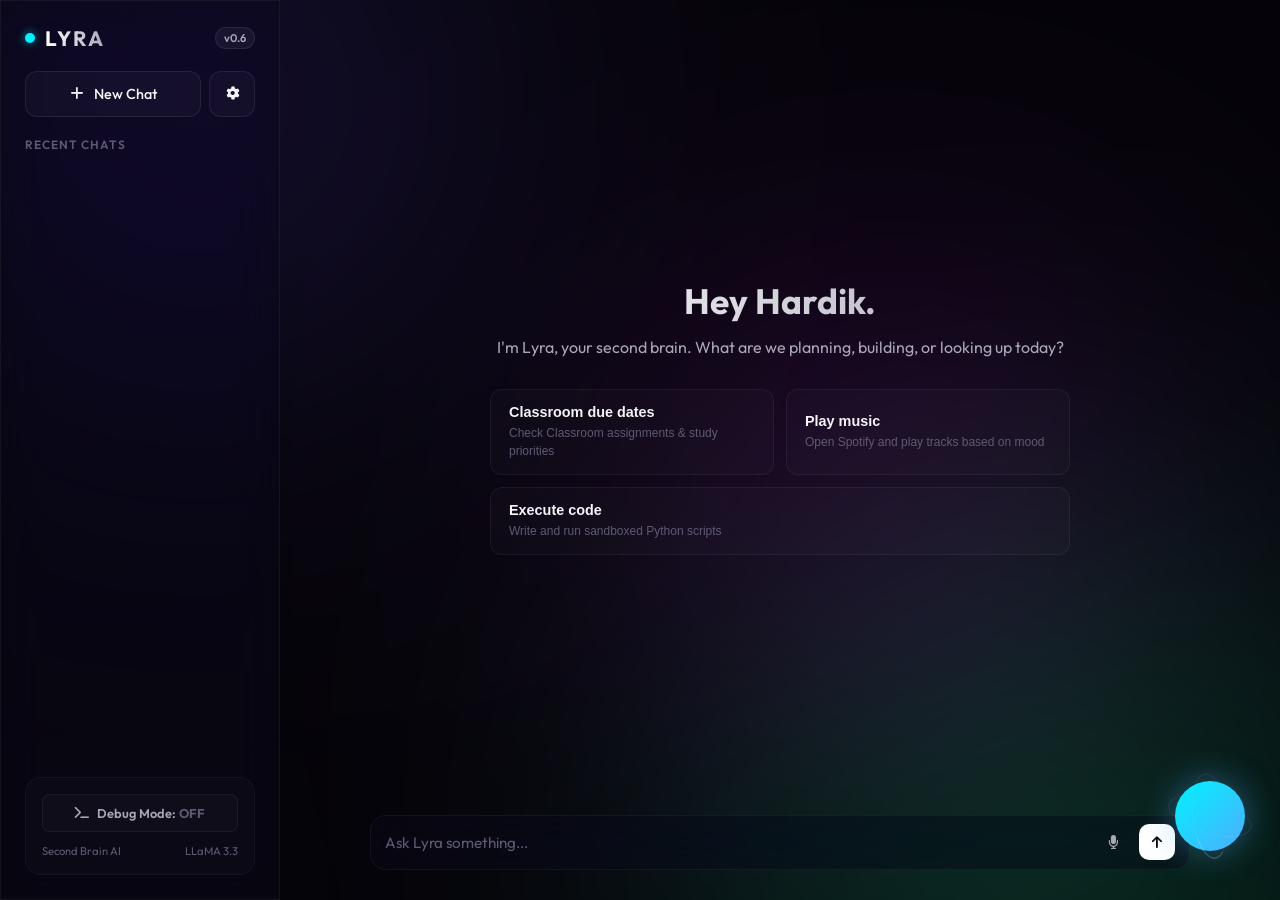
==== commit 8a9ba200: "Implement Settings modal, browser voice customization, speaking visual pulsing, autonomous avatar wa" ====
--- a/web/index.html
+++ b/web/index.html
@@ -26,8 +26,6 @@
         <div class="orb-ring-1"></div>
         <div class="orb-ring-2"></div>
         <div class="orb-glow"></div>
-        <!-- Tooltip that shows mood -->
-        <span class="orb-tooltip" id="avatar-tooltip">Casual Mood</span>
     </div>
 
     <div class="app-container">
@@ -41,10 +39,15 @@
                 <span class="version-badge">v0.6</span>
             </div>
 
-            <!-- New Chat Button -->
-            <button id="btn-new-chat" class="new-chat-btn">
-                <i class="fa-solid fa-plus"></i> New Conversation
-            </button>
+            <!-- Sidebar Action Buttons -->
+            <div class="sidebar-actions-container">
+                <button id="btn-new-chat" class="new-chat-btn">
+                    <i class="fa-solid fa-plus"></i> New Chat
+                </button>
+                <button id="btn-settings" class="sidebar-settings-btn" title="Settings">
+                    <i class="fa-solid fa-gear"></i>
+                </button>
+            </div>
 
             <!-- Chat History List -->
             <div class="sidebar-section history-section">
--- a/web/style.css
+++ b/web/style.css
@@ -184,8 +184,14 @@
     color: var(--text-secondary);
 }
 
+.sidebar-actions-container {
+    display: flex;
+    gap: 8px;
+    width: 100%;
+}
+
 .new-chat-btn {
-    width: 100%;
+    flex: 1;
     padding: 12px;
     border-radius: 12px;
     background: rgba(255, 255, 255, 0.03);
@@ -206,6 +212,26 @@
     background: rgba(123, 76, 246, 0.15);
     border-color: var(--accent);
     box-shadow: 0 0 15px rgba(123, 76, 246, 0.25);
+}
+
+.sidebar-settings-btn {
+    width: 46px;
+    height: 46px;
+    border-radius: 12px;
+    background: rgba(255, 255, 255, 0.03);
+    border: 1px solid rgba(255, 255, 255, 0.08);
+    color: var(--text-primary);
+    cursor: pointer;
+    display: flex;
+    align-items: center;
+    justify-content: center;
+    transition: var(--transition-smooth);
+}
+
+.sidebar-settings-btn:hover {
+    background: rgba(255, 255, 255, 0.07);
+    border-color: rgba(255, 255, 255, 0.15);
+    transform: rotate(30deg);
 }
 
 /* History items inside sidebar */
@@ -619,30 +645,165 @@
     z-index: -1;
 }
 
-/* Tooltip on Hover */
-.orb-tooltip {
+/* Speaking Pulse State */
+.lyra-orb.speaking {
+    animation: floatOrb 1.2s ease-in-out infinite, speakingGlow 1.0s ease-in-out infinite alternate;
+}
+
+.lyra-orb.speaking .orb-core {
+    transform: scale(1.08);
+}
+
+.lyra-orb.speaking .orb-ring-1 {
+    animation: spinRing1 2.2s linear infinite;
+    border-top-color: rgba(255, 255, 255, 0.85);
+}
+
+.lyra-orb.speaking .orb-ring-2 {
+    animation: spinRing2 3.0s linear infinite;
+    border-bottom-color: rgba(255, 255, 255, 0.85);
+}
+
+@keyframes speakingGlow {
+    0% { box-shadow: 0 0 20px rgba(255, 255, 255, 0.2); }
+    100% { box-shadow: 0 0 45px rgba(255, 255, 255, 0.55); }
+}
+
+.lyra-orb.speaking.casual .orb-core { box-shadow: 0 0 55px rgba(79, 172, 254, 0.8), inset 0 0 20px rgba(255, 255, 255, 0.4); }
+.lyra-orb.speaking.focused .orb-core { box-shadow: 0 0 55px rgba(225, 0, 255, 0.8), inset 0 0 20px rgba(255, 255, 255, 0.4); }
+.lyra-orb.speaking.concerned .orb-core { box-shadow: 0 0 55px rgba(253, 160, 133, 0.8), inset 0 0 20px rgba(255, 255, 255, 0.4); }
+.lyra-orb.speaking.alert .orb-core { box-shadow: 0 0 55px rgba(255, 8, 68, 0.85), inset 0 0 20px rgba(255, 255, 255, 0.4); }
+.lyra-orb.speaking.curious .orb-core { box-shadow: 0 0 55px rgba(0, 255, 136, 0.8), inset 0 0 20px rgba(255, 255, 255, 0.4); }
+.lyra-orb.speaking.playful .orb-core { box-shadow: 0 0 55px rgba(245, 87, 108, 0.8), inset 0 0 20px rgba(255, 255, 255, 0.4); }
+
+/* Settings Form Elements */
+.settings-group {
+    margin-bottom: 20px;
+    display: flex;
+    flex-direction: column;
+    gap: 8px;
+}
+
+.settings-group label {
+    font-size: 0.85rem;
+    font-weight: 600;
+    color: var(--text-secondary);
+    display: flex;
+    align-items: center;
+    gap: 8px;
+}
+
+.settings-control {
+    width: 100%;
+    padding: 10px 12px;
+    border-radius: 10px;
+    background: rgba(255, 255, 255, 0.03);
+    border: 1px solid rgba(255, 255, 255, 0.08);
+    color: var(--text-primary);
+    font-family: inherit;
+    font-size: 0.9rem;
+    outline: none;
+    transition: var(--transition-smooth);
+}
+
+.settings-control:focus {
+    border-color: var(--accent);
+    background: rgba(255, 255, 255, 0.05);
+}
+
+.settings-control option {
+    background: #110e20;
+    color: var(--text-primary);
+}
+
+.settings-row {
+    display: flex;
+    align-items: center;
+    justify-content: space-between;
+    gap: 12px;
+    margin-bottom: 20px;
+}
+
+.settings-row label {
+    font-size: 0.85rem;
+    font-weight: 600;
+    color: var(--text-secondary);
+}
+
+/* Custom Range Slider */
+input[type="range"].settings-slider {
+    -webkit-appearance: none;
+    appearance: none;
+    width: 100%;
+    height: 6px;
+    border-radius: 10px;
+    background: rgba(255, 255, 255, 0.08);
+    outline: none;
+}
+
+input[type="range"].settings-slider::-webkit-slider-thumb {
+    -webkit-appearance: none;
+    appearance: none;
+    width: 16px;
+    height: 16px;
+    border-radius: 50%;
+    background: #ffffff;
+    cursor: pointer;
+    transition: var(--transition-smooth);
+    border: 2px solid var(--accent);
+}
+
+input[type="range"].settings-slider::-webkit-slider-thumb:hover {
+    transform: scale(1.2);
+    box-shadow: 0 0 10px var(--accent-glow);
+}
+
+/* Switch Toggle */
+.switch {
+    position: relative;
+    display: inline-block;
+    width: 44px;
+    height: 24px;
+}
+
+.switch input {
+    opacity: 0;
+    width: 0;
+    height: 0;
+}
+
+.slider-toggle {
     position: absolute;
-    bottom: 110%;
-    left: 50%;
-    transform: translateX(-50%) translateY(5px);
-    padding: 6px 12px;
-    border-radius: 8px;
-    background: rgba(10, 8, 22, 0.85);
-    backdrop-filter: blur(10px);
-    border: 1px solid rgba(255, 255, 255, 0.08);
-    font-size: 0.75rem;
-    font-weight: 500;
-    color: var(--text-primary);
-    white-space: nowrap;
-    pointer-events: none;
-    opacity: 0;
-    transition: var(--transition-smooth);
-    box-shadow: 0 4px 15px rgba(0, 0, 0, 0.3);
-}
-
-.lyra-orb:hover .orb-tooltip {
-    opacity: 1;
-    transform: translateX(-50%) translateY(0);
+    cursor: pointer;
+    top: 0;
+    left: 0;
+    right: 0;
+    bottom: 0;
+    background-color: rgba(255, 255, 255, 0.08);
+    border: 1px solid rgba(255, 255, 255, 0.05);
+    transition: .3s;
+    border-radius: 24px;
+}
+
+.slider-toggle:before {
+    position: absolute;
+    content: "";
+    height: 16px;
+    width: 16px;
+    left: 3px;
+    bottom: 3px;
+    background-color: var(--text-secondary);
+    transition: .3s;
+    border-radius: 50%;
+}
+
+input:checked + .slider-toggle {
+    background-color: var(--accent);
+}
+
+input:checked + .slider-toggle:before {
+    transform: translateX(20px);
+    background-color: #ffffff;
 }
 
 /* Dynamic Orb Moods */
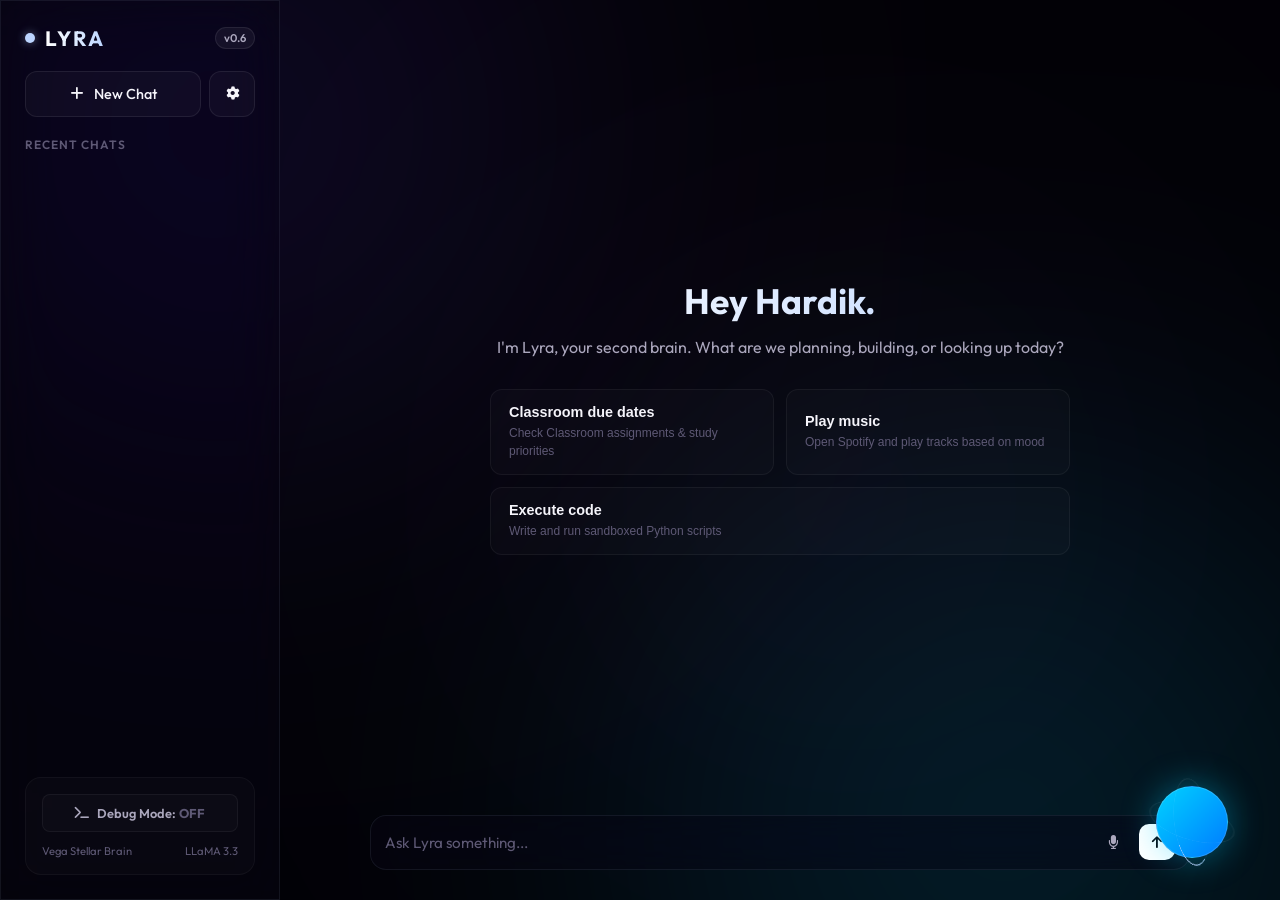
==== commit 959ecafe: "Implement Vega star theme, twinkling stardust, view-swapped settings page dashboard, prioritized nat" ====
--- a/web/index.html
+++ b/web/index.html
@@ -13,6 +13,9 @@
     <link rel="stylesheet" href="style.css">
 </head>
 <body>
+    <!-- Twinkling Stardust Constellation Backdrop -->
+    <div class="twinkling-stars" id="twinkling-stars"></div>
+
     <!-- Animated background glowing blobs -->
     <div class="background-blobs">
         <div id="blob-1" class="blob"></div>
@@ -20,12 +23,15 @@
         <div id="blob-3" class="blob"></div>
     </div>
 
-    <!-- Draggable Floating Avatar Orb -->
+    <!-- Draggable Floating Avatar Orb (Vega Star) -->
     <div id="lyra-avatar" class="lyra-orb casual" title="Drag me anywhere! Click to talk.">
         <div class="orb-core"></div>
         <div class="orb-ring-1"></div>
         <div class="orb-ring-2"></div>
         <div class="orb-glow"></div>
+        <!-- Speech Waves -->
+        <div class="orb-wave wave-1"></div>
+        <div class="orb-wave wave-2"></div>
     </div>
 
     <div class="app-container">
@@ -57,24 +63,16 @@
                 </div>
             </div>
             
-            <!-- Sidebar Footer: Settings & Debug -->
+            <!-- Sidebar Footer: Debug Toggle Only -->
             <div class="sidebar-footer glass-panel">
                 <div class="debug-controls">
                     <button id="btn-debug" class="debug-toggle">
                         <i class="fa-solid fa-terminal"></i>
                         <span>Debug Mode: <b id="debug-state">OFF</b></span>
                     </button>
-                    <div class="debug-actions hidden" id="debug-actions-pane">
-                        <button id="btn-suggestions" class="debug-action-btn" title="View Suggestions">
-                            <i class="fa-solid fa-lightbulb"></i> Suggestions
-                        </button>
-                        <button id="btn-errors" class="debug-action-btn" title="View Errors">
-                            <i class="fa-solid fa-bug"></i> Error Log
-                        </button>
-                    </div>
                 </div>
                 <div class="system-meta">
-                    <span>Second Brain AI</span>
+                    <span>Vega Stellar Brain</span>
                     <span id="model-indicator">LLaMA 3.3</span>
                 </div>
             </div>
@@ -82,8 +80,8 @@
 
         <!-- Main Workspace -->
         <main class="workspace">
-            <!-- Centered Chat Container -->
-            <section class="chat-container">
+            <!-- VIEW 1: Chat Panel -->
+            <section id="chat-view" class="chat-container">
                 <!-- Welcome View (Shown when chat is empty) -->
                 <div id="welcome-view" class="welcome-screen">
                     <div class="welcome-content">
@@ -120,20 +118,101 @@
                     </div>
                 </div>
             </section>
+
+            <!-- VIEW 2: Settings Panel Dashboard (NEW Page View) -->
+            <section id="settings-view" class="settings-container hidden">
+                <div class="settings-content-wrapper">
+                    <header class="settings-header">
+                        <h2><i class="fa-solid fa-sliders"></i> Systems Control</h2>
+                        <p>Configure Lyra's parameters, voice controls, and self-improvement feedback.</p>
+                    </header>
+
+                    <div class="settings-grid">
+                        <!-- Card 1: Voice & Speech Engine -->
+                        <div class="settings-card glass-panel">
+                            <h3><i class="fa-solid fa-microphone-lines"></i> Speech & Audio Output</h3>
+                            
+                            <div class="settings-row">
+                                <div class="setting-label-block">
+                                    <span class="setting-label">Voice Reply</span>
+                                    <span class="setting-desc">Enable spoken text responses</span>
+                                </div>
+                                <div class="voice-reply-toggle">
+                                    <button id="btn-speech-yes" class="toggle-choice active">Yes</button>
+                                    <button id="btn-speech-no" class="toggle-choice">No</button>
+                                </div>
+                            </div>
+
+                            <div class="settings-group" id="volume-settings-group">
+                                <div class="slider-header">
+                                    <label><i class="fa-solid fa-volume-high" id="volume-icon"></i> Response Volume</label>
+                                    <span id="volume-val">80%</span>
+                                </div>
+                                <input type="range" id="settings-voice-volume" class="settings-slider" min="0" max="100" step="5" value="80">
+                            </div>
+
+                            <div class="settings-group">
+                                <label><i class="fa-solid fa-waveform"></i> Voice Tone (Online / Natural Girls Preferred)</label>
+                                <select id="settings-voice" class="settings-control">
+                                    <!-- Populated dynamically -->
+                                </select>
+                            </div>
+
+                            <div class="settings-group">
+                                <div class="slider-header">
+                                    <label><i class="fa-solid fa-gauge-high"></i> Speaking Speed</label>
+                                    <span id="rate-val">1.0x</span>
+                                </div>
+                                <input type="range" id="settings-voice-rate" class="settings-slider" min="0.5" max="1.6" step="0.1" value="1.0">
+                            </div>
+                        </div>
+
+                        <!-- Card 2: Stellar Avatar Controls -->
+                        <div class="settings-card glass-panel">
+                            <h3><i class="fa-solid fa-arrows-spin"></i> Stellar Avatar (Vega Star)</h3>
+                            
+                            <div class="settings-group">
+                                <label><i class="fa-solid fa-compass"></i> Orb Movement Mode</label>
+                                <select id="settings-avatar-mode" class="settings-control">
+                                    <option value="drag">Draggable Only (Sits in place)</option>
+                                    <option value="wander">Autonomous Wandering (Floats around)</option>
+                                    <option value="both">Draggable & Wandering (Resumes on drop)</option>
+                                </select>
+                            </div>
+                            
+                            <!-- Help Guidance -->
+                            <div class="info-tip-box">
+                                <div class="tip-header">
+                                    <i class="fa-solid fa-circle-info"></i>
+                                    <h4>Robotic Voice Fix & Tip</h4>
+                                </div>
+                                <p>Standard system voices are offline and sound mechanical. Open this page in <b>Microsoft Edge</b> or <b>Google Chrome</b> to unlock high-quality <b>Online "Natural" voices</b>. Online/Natural voices sound realistic and human!</p>
+                            </div>
+                        </div>
+
+                        <!-- Debug Section: Suggestions & Errors (Dynamic Dashboard) -->
+                        <div class="settings-card glass-panel full-width-card" id="debug-dashboard-card">
+                            <h3><i class="fa-solid fa-terminal"></i> Self-Improvement & Logs Dashboard</h3>
+                            
+                            <div class="debug-dashboard-grid">
+                                <div class="debug-pane">
+                                    <h4><i class="fa-solid fa-lightbulb" style="color: #f6d365;"></i> Suggested Improvements</h4>
+                                    <div id="settings-suggestions-list" class="dashboard-pane-list">
+                                        <p class="pane-placeholder">Enable debug mode to retrieve suggesting corrections...</p>
+                                    </div>
+                                </div>
+                                <div class="debug-pane">
+                                    <h4><i class="fa-solid fa-bug" style="color: #ff0844;"></i> Recent System Errors</h4>
+                                    <div id="settings-errors-list" class="dashboard-pane-list">
+                                        <p class="pane-placeholder">Enable debug mode to retrieve error logs...</p>
+                                    </div>
+                                </div>
+                            </div>
+                        </div>
+                    </div>
+                </div>
+            </section>
         </main>
-    </div>
-
-    <!-- Modals for Suggestions / Errors -->
-    <div id="modal-container" class="modal-overlay hidden">
-        <div class="modal glass-panel">
-            <div class="modal-header">
-                <h3 id="modal-title">Details</h3>
-                <button id="btn-close-modal" class="close-btn">&times;</button>
-            </div>
-            <div id="modal-body" class="modal-content">
-                <!-- Content injected here -->
-            </div>
-        </div>
     </div>
 
     <script src="app.js"></script>
--- a/web/style.css
+++ b/web/style.css
@@ -1,30 +1,33 @@
 /* ==========================================
-   Lyra Premium Web Interface Stylesheet (Vanilla CSS)
+   Lyra Premium Web Interface - Celestial Style (Vega Theme)
    ========================================== */
 
 :root {
-    --bg-dark: #050409;
-    --bg-panel: rgba(10, 8, 22, 0.5);
-    --glass-border: rgba(255, 255, 255, 0.05);
+    --bg-dark: #020106;
+    --bg-cosmic: #0a0715;
+    --bg-panel: rgba(8, 6, 17, 0.55);
     
-    --text-primary: #f5f4f8;
-    --text-secondary: #a9a6b8;
-    --text-muted: #5e5a73;
-
-    /* Brand/Accent Colors */
-    --accent: #7b4cf6;
-    --accent-glow: rgba(123, 76, 246, 0.35);
-
-    /* Mood Colors & Gradients */
-    --g-casual: linear-gradient(135deg, #00f2fe 0%, #4facfe 100%);
+    /* Vega Blue-White Star Colors */
+    --accent-vega: #bcd5ff;
+    --accent-vega-glow: rgba(188, 213, 255, 0.45);
+    --accent-indigo: #6742f3;
+    --accent-cyan: #00d2ff;
+    
+    --text-primary: #f5f4fa;
+    --text-secondary: #aba7bd;
+    --text-muted: #5e5975;
+    --glass-border: rgba(188, 213, 255, 0.08);
+
+    /* Mood Gradients (Vega Stellar Shades) */
+    --g-casual: linear-gradient(135deg, #00d2ff 0%, #007aff 100%);
     --g-focused: linear-gradient(135deg, #7f00ff 0%, #e100ff 100%);
     --g-concerned: linear-gradient(135deg, #f6d365 0%, #fda085 100%);
-    --g-alert: linear-gradient(135deg, #ff0844 0%, #ffb199 100%);
-    --g-curious: linear-gradient(135deg, #00ff88 0%, #00bcff 100%);
+    --g-alert: linear-gradient(135deg, #ff0844 0%, #ff6b6b 100%);
+    --g-curious: linear-gradient(135deg, #00ff88 0%, #00d2ff 100%);
     --g-playful: linear-gradient(135deg, #f093fb 0%, #f5576c 100%);
 
     /* Mood Glows */
-    --shadow-casual: 0 0 35px rgba(79, 172, 254, 0.45);
+    --shadow-casual: 0 0 35px rgba(0, 210, 255, 0.4);
     --shadow-focused: 0 0 35px rgba(225, 0, 255, 0.45);
     --shadow-concerned: 0 0 35px rgba(253, 160, 133, 0.4);
     --shadow-alert: 0 0 35px rgba(255, 8, 68, 0.5);
@@ -51,7 +54,37 @@
     position: relative;
 }
 
-/* Gaseous/Nebula Background Blobs */
+/* Twinkling Stars Background */
+.twinkling-stars {
+    position: absolute;
+    top: 0;
+    left: 0;
+    width: 100%;
+    height: 100%;
+    overflow: hidden;
+    z-index: 0;
+    pointer-events: none;
+}
+
+.star {
+    position: absolute;
+    border-radius: 50%;
+    background-color: #ffffff;
+    opacity: 0;
+    box-shadow: 0 0 6px #ffffff;
+}
+
+/* Twinkling Keyframes with variable speeds */
+.star.twinkle-fast { animation: starTwinkle 2s infinite ease-in-out; }
+.star.twinkle-mid { animation: starTwinkle 3.5s infinite ease-in-out; }
+.star.twinkle-slow { animation: starTwinkle 5s infinite ease-in-out; }
+
+@keyframes starTwinkle {
+    0%, 100% { opacity: 0; transform: scale(0.8); }
+    50% { opacity: 0.85; transform: scale(1.1); }
+}
+
+/* Cosmic Nebula Background Blobs */
 .background-blobs {
     position: absolute;
     top: 0;
@@ -66,55 +99,49 @@
 .blob {
     position: absolute;
     border-radius: 50%;
-    filter: blur(140px);
-    opacity: 0.15;
+    filter: blur(150px);
+    opacity: 0.12;
     mix-blend-mode: screen;
 }
 
 #blob-1 {
-    width: 600px;
-    height: 600px;
-    background: #6446f0;
+    width: 650px;
+    height: 650px;
+    background: var(--accent-indigo);
     top: -200px;
     left: -100px;
-    animation: floatBlob1 25s infinite alternate ease-in-out;
+    animation: floatBlob 25s infinite alternate ease-in-out;
 }
 
 #blob-2 {
-    width: 700px;
-    height: 700px;
-    background: #00ff88;
+    width: 750px;
+    height: 750px;
+    background: var(--accent-cyan);
     bottom: -300px;
     right: -100px;
-    animation: floatBlob2 30s infinite alternate ease-in-out;
+    animation: floatBlob 30s infinite alternate ease-in-out;
 }
 
 #blob-3 {
-    width: 500px;
-    height: 500px;
-    background: #e100ff;
-    top: 30%;
-    left: 50%;
-    animation: floatBlob1 28s infinite alternate-reverse ease-in-out;
-}
-
-@keyframes floatBlob1 {
+    width: 550px;
+    height: 550px;
+    background: #4a154b;
+    top: 25%;
+    left: 45%;
+    animation: floatBlob 28s infinite alternate-reverse ease-in-out;
+}
+
+@keyframes floatBlob {
     0% { transform: translate(0, 0) scale(1); }
-    50% { transform: translate(100px, 80px) scale(1.1); }
-    100% { transform: translate(-50px, 150px) scale(0.95); }
-}
-
-@keyframes floatBlob2 {
-    0% { transform: translate(0, 0) scale(0.9); }
-    50% { transform: translate(-120px, -100px) scale(1.05); }
-    100% { transform: translate(80px, 50px) scale(1); }
+    50% { transform: translate(80px, 60px) scale(1.08); }
+    100% { transform: translate(-40px, 120px) scale(0.95); }
 }
 
 /* Glassmorphism panel base */
 .glass {
     background: var(--bg-panel);
-    backdrop-filter: blur(24px) saturate(180%);
-    -webkit-backdrop-filter: blur(24px) saturate(180%);
+    backdrop-filter: blur(28px) saturate(200%);
+    -webkit-backdrop-filter: blur(28px) saturate(200%);
     border: 1px solid var(--glass-border);
 }
 
@@ -160,8 +187,8 @@
     width: 10px;
     height: 10px;
     border-radius: 50%;
-    background: #00f2fe;
-    box-shadow: 0 0 10px rgba(0, 242, 254, 0.6);
+    background: var(--accent-vega);
+    box-shadow: 0 0 10px var(--accent-vega-glow);
     animation: pulse 2s infinite;
 }
 
@@ -169,7 +196,7 @@
     font-size: 1.3rem;
     font-weight: 700;
     letter-spacing: 2px;
-    background: linear-gradient(90deg, #ffffff, #a9a6b8);
+    background: linear-gradient(90deg, #ffffff, var(--accent-vega));
     -webkit-background-clip: text;
     -webkit-text-fill-color: transparent;
 }
@@ -184,6 +211,7 @@
     color: var(--text-secondary);
 }
 
+/* Sidebar layout actions */
 .sidebar-actions-container {
     display: flex;
     gap: 8px;
@@ -209,9 +237,9 @@
 }
 
 .new-chat-btn:hover {
-    background: rgba(123, 76, 246, 0.15);
-    border-color: var(--accent);
-    box-shadow: 0 0 15px rgba(123, 76, 246, 0.25);
+    background: rgba(188, 213, 255, 0.12);
+    border-color: var(--accent-vega);
+    box-shadow: 0 0 15px rgba(188, 213, 255, 0.2);
 }
 
 .sidebar-settings-btn {
@@ -228,9 +256,17 @@
     transition: var(--transition-smooth);
 }
 
-.sidebar-settings-btn:hover {
+.sidebar-settings-btn:hover, .sidebar-settings-btn.active {
     background: rgba(255, 255, 255, 0.07);
     border-color: rgba(255, 255, 255, 0.15);
+}
+
+.sidebar-settings-btn.active i {
+    color: var(--accent-vega);
+    transform: rotate(45deg);
+}
+
+.sidebar-settings-btn:hover i {
     transform: rotate(30deg);
 }
 
@@ -289,7 +325,7 @@
 }
 
 .history-item.active i {
-    color: var(--accent);
+    color: var(--accent-vega);
 }
 
 /* Sidebar footer debug styling */
@@ -343,34 +379,6 @@
     text-shadow: 0 0 5px rgba(255, 8, 68, 0.4);
 }
 
-.debug-actions {
-    display: flex;
-    gap: 8px;
-    animation: fadeIn 0.3s forwards;
-}
-
-.debug-action-btn {
-    flex: 1;
-    padding: 8px;
-    font-size: 0.75rem;
-    font-weight: 600;
-    border-radius: 6px;
-    background: rgba(255, 255, 255, 0.03);
-    border: 1px solid rgba(255, 255, 255, 0.06);
-    color: var(--text-secondary);
-    cursor: pointer;
-    display: flex;
-    align-items: center;
-    justify-content: center;
-    gap: 6px;
-    transition: var(--transition-smooth);
-}
-
-.debug-action-btn:hover {
-    background: rgba(255, 255, 255, 0.07);
-    color: var(--text-primary);
-}
-
 .system-meta {
     display: flex;
     justify-content: space-between;
@@ -385,6 +393,7 @@
     justify-content: center;
     height: 100vh;
     padding: 30px 20px;
+    position: relative;
 }
 
 /* Chat container styled cleanly like ChatGPT */
@@ -396,6 +405,7 @@
     flex-direction: column;
     min-height: 0;
     position: relative;
+    animation: fadeIn 0.4s ease-out;
 }
 
 .welcome-screen {
@@ -415,7 +425,7 @@
     font-size: 2.2rem;
     font-weight: 700;
     margin-bottom: 12px;
-    background: linear-gradient(90deg, #ffffff, var(--text-secondary));
+    background: linear-gradient(90deg, #ffffff, var(--accent-vega));
     -webkit-background-clip: text;
     -webkit-text-fill-color: transparent;
 }
@@ -497,11 +507,11 @@
 }
 
 .message.user-msg p {
-    background: rgba(123, 76, 246, 0.15);
-    border: 1px solid rgba(123, 76, 246, 0.25);
+    background: rgba(103, 137, 243, 0.1);
+    border: 1px solid rgba(103, 137, 243, 0.2);
     color: #ffffff;
     border-bottom-right-radius: 3px;
-    box-shadow: 0 4px 15px rgba(123, 76, 246, 0.08);
+    box-shadow: 0 4px 15px rgba(103, 137, 243, 0.05);
 }
 
 .message.agent-msg p {
@@ -576,20 +586,326 @@
 }
 
 /* ==========================================
-   Draggable Floating Avatar Orb Overlay
+   VIEW 2: Settings Panel Page Layout
+   ========================================== */
+.settings-container {
+    width: 100%;
+    max-width: 900px;
+    height: 100%;
+    overflow-y: auto;
+    display: flex;
+    flex-direction: column;
+    animation: fadeIn 0.45s ease-out;
+    padding-right: 8px;
+}
+
+.settings-content-wrapper {
+    display: flex;
+    flex-direction: column;
+    gap: 28px;
+    padding-bottom: 40px;
+}
+
+.settings-header {
+    border-bottom: 1px solid var(--glass-border);
+    padding-bottom: 16px;
+}
+
+.settings-header h2 {
+    font-size: 1.6rem;
+    font-weight: 700;
+    letter-spacing: 0.5px;
+    display: flex;
+    align-items: center;
+    gap: 12px;
+    color: #ffffff;
+}
+
+.settings-header h2 i {
+    color: var(--accent-vega);
+    font-size: 1.3rem;
+}
+
+.settings-header p {
+    font-size: 0.9rem;
+    color: var(--text-secondary);
+    margin-top: 4px;
+}
+
+/* Grid Layout for settings cards */
+.settings-grid {
+    display: grid;
+    grid-template-columns: 1fr 1fr;
+    gap: 20px;
+}
+
+.settings-card {
+    padding: 24px;
+    display: flex;
+    flex-direction: column;
+    gap: 20px;
+}
+
+.settings-card h3 {
+    font-size: 1.05rem;
+    font-weight: 600;
+    color: #ffffff;
+    border-bottom: 1px solid rgba(255, 255, 255, 0.05);
+    padding-bottom: 10px;
+    margin-bottom: 4px;
+    display: flex;
+    align-items: center;
+    gap: 10px;
+}
+
+.settings-card h3 i {
+    color: var(--accent-vega);
+}
+
+.settings-group {
+    display: flex;
+    flex-direction: column;
+    gap: 8px;
+}
+
+.settings-group label {
+    font-size: 0.85rem;
+    font-weight: 600;
+    color: var(--text-secondary);
+    display: flex;
+    align-items: center;
+    gap: 8px;
+}
+
+.slider-header {
+    display: flex;
+    justify-content: space-between;
+    align-items: center;
+}
+
+.slider-header label {
+    margin: 0;
+}
+
+.slider-header span {
+    font-size: 0.8rem;
+    font-weight: bold;
+    color: var(--accent-vega);
+}
+
+.settings-control {
+    width: 100%;
+    padding: 10px 12px;
+    border-radius: 10px;
+    background: rgba(255, 255, 255, 0.03);
+    border: 1px solid rgba(255, 255, 255, 0.08);
+    color: var(--text-primary);
+    font-family: inherit;
+    font-size: 0.9rem;
+    outline: none;
+    transition: var(--transition-smooth);
+}
+
+.settings-control:focus {
+    border-color: var(--accent-vega);
+    background: rgba(255, 255, 255, 0.05);
+}
+
+.settings-control option {
+    background: #110e20;
+    color: var(--text-primary);
+}
+
+.settings-row {
+    display: flex;
+    align-items: center;
+    justify-content: space-between;
+    gap: 12px;
+}
+
+.setting-label-block {
+    display: flex;
+    flex-direction: column;
+    gap: 2px;
+}
+
+.setting-label {
+    font-size: 0.85rem;
+    font-weight: 600;
+    color: var(--text-secondary);
+}
+
+.setting-desc {
+    font-size: 0.72rem;
+    color: var(--text-muted);
+}
+
+/* Custom Range Slider */
+input[type="range"].settings-slider {
+    -webkit-appearance: none;
+    appearance: none;
+    width: 100%;
+    height: 6px;
+    border-radius: 10px;
+    background: rgba(255, 255, 255, 0.08);
+    outline: none;
+}
+
+input[type="range"].settings-slider::-webkit-slider-thumb {
+    -webkit-appearance: none;
+    appearance: none;
+    width: 16px;
+    height: 16px;
+    border-radius: 50%;
+    background: #ffffff;
+    cursor: pointer;
+    transition: var(--transition-smooth);
+    border: 2px solid var(--accent-indigo);
+}
+
+input[type="range"].settings-slider::-webkit-slider-thumb:hover {
+    transform: scale(1.25);
+    box-shadow: 0 0 10px rgba(188, 213, 255, 0.4);
+}
+
+/* Toggle Yes/No Buttons */
+.voice-reply-toggle {
+    display: flex;
+    border-radius: 10px;
+    background: rgba(255, 255, 255, 0.03);
+    border: 1px solid rgba(255, 255, 255, 0.08);
+    padding: 2px;
+}
+
+.toggle-choice {
+    padding: 6px 16px;
+    border-radius: 8px;
+    border: none;
+    background: transparent;
+    color: var(--text-secondary);
+    font-family: inherit;
+    font-size: 0.8rem;
+    font-weight: 600;
+    cursor: pointer;
+    transition: var(--transition-smooth);
+}
+
+.toggle-choice:hover {
+    color: var(--text-primary);
+}
+
+.toggle-choice.active {
+    background: var(--accent-vega);
+    color: var(--bg-dark);
+    box-shadow: 0 2px 8px rgba(188, 213, 255, 0.25);
+}
+
+/* Help Box Styling */
+.info-tip-box {
+    margin-top: 10px;
+    padding: 16px;
+    background: rgba(188, 213, 255, 0.02);
+    border: 1px solid rgba(188, 213, 255, 0.08);
+    border-radius: 12px;
+    display: flex;
+    flex-direction: column;
+    gap: 8px;
+}
+
+.tip-header {
+    display: flex;
+    align-items: center;
+    gap: 8px;
+    color: var(--accent-vega);
+}
+
+.tip-header h4 {
+    font-size: 0.85rem;
+    font-weight: 600;
+}
+
+.info-tip-box p {
+    font-size: 0.78rem;
+    color: var(--text-secondary);
+    line-height: 1.45;
+}
+
+/* Full Width Card layout */
+.full-width-card {
+    grid-column: span 2;
+}
+
+.debug-dashboard-grid {
+    display: grid;
+    grid-template-columns: 1fr 1fr;
+    gap: 20px;
+    margin-top: 6px;
+}
+
+.debug-pane {
+    display: flex;
+    flex-direction: column;
+    gap: 10px;
+    min-height: 200px;
+}
+
+.debug-pane h4 {
+    font-size: 0.85rem;
+    color: var(--text-secondary);
+    font-weight: 600;
+    border-bottom: 1px solid rgba(255, 255, 255, 0.03);
+    padding-bottom: 6px;
+}
+
+.dashboard-pane-list {
+    flex: 1;
+    overflow-y: auto;
+    max-height: 250px;
+    display: flex;
+    flex-direction: column;
+    gap: 8px;
+    padding-right: 4px;
+}
+
+.pane-placeholder {
+    color: var(--text-muted);
+    font-size: 0.8rem;
+    text-align: center;
+    padding: 30px 0;
+    font-style: italic;
+}
+
+/* Modals layout (Errors/Suggestions inside dashboard cards) */
+.modal-item {
+    padding: 12px 16px;
+    background: rgba(255, 255, 255, 0.02);
+    border: 1px solid rgba(255, 255, 255, 0.04);
+    border-radius: 10px;
+    font-size: 0.8rem;
+    line-height: 1.5;
+}
+
+.modal-item-title {
+    font-weight: 600;
+    color: var(--text-primary);
+    margin-bottom: 4px;
+}
+
+/* ==========================================
+   Draggable Floating Avatar Orb (Vega Star)
    ========================================== */
 .lyra-orb {
     position: fixed;
     bottom: 30px;
     right: 30px;
-    width: 70px;
-    height: 70px;
+    width: 72px;
+    height: 72px;
     border-radius: 50%;
     z-index: 9999;
     cursor: grab;
     transform-style: preserve-3d;
     transition: box-shadow 0.5s ease;
-    animation: floatOrb 4.5s ease-in-out infinite;
+    animation: floatOrb 5.5s ease-in-out infinite;
 }
 
 .lyra-orb:active {
@@ -605,6 +921,7 @@
     box-shadow: var(--shadow-casual);
     backdrop-filter: blur(8px);
     transition: var(--transition-smooth);
+    border: 1px solid rgba(255, 255, 255, 0.15);
 }
 
 .orb-ring-1, .orb-ring-2 {
@@ -622,13 +939,13 @@
 .orb-ring-1 {
     transform: rotateX(65deg) rotateY(15deg);
     animation: spinRing1 7s linear infinite;
-    border-top: 1.5px solid rgba(255, 255, 255, 0.3);
+    border-top: 1.5px solid var(--accent-vega);
 }
 
 .orb-ring-2 {
     transform: rotateX(15deg) rotateY(65deg);
     animation: spinRing2 9s linear infinite;
-    border-bottom: 1.5px solid rgba(255, 255, 255, 0.3);
+    border-bottom: 1.5px solid var(--accent-vega);
 }
 
 .orb-glow {
@@ -639,15 +956,53 @@
     left: -10%;
     border-radius: 50%;
     background: inherit;
-    filter: blur(20px);
-    opacity: 0.25;
+    filter: blur(25px);
+    opacity: 0.3;
     pointer-events: none;
     z-index: -1;
 }
 
-/* Speaking Pulse State */
+/* Speaking Wave Ripple Ring Effects */
+.orb-wave {
+    position: absolute;
+    width: 100%;
+    height: 100%;
+    border-radius: 50%;
+    border: 1.5px solid var(--accent-vega);
+    opacity: 0;
+    pointer-events: none;
+    z-index: -2;
+    transform: scale(1);
+    transition: var(--transition-smooth);
+}
+
+/* Pulse animation active */
+.lyra-orb.speaking .wave-1 {
+    animation: speakingWaveExpansion 1.6s cubic-bezier(0.1, 0.8, 0.3, 1) infinite;
+}
+
+.lyra-orb.speaking .wave-2 {
+    animation: speakingWaveExpansion 1.6s cubic-bezier(0.1, 0.8, 0.3, 1) infinite;
+    animation-delay: 0.6s;
+}
+
+@keyframes speakingWaveExpansion {
+    0% {
+        transform: scale(1);
+        opacity: 0.55;
+        border-color: var(--accent-vega);
+    }
+    100% {
+        transform: scale(2.2);
+        opacity: 0;
+        border-color: rgba(188, 213, 255, 0);
+        box-shadow: 0 0 15px rgba(188, 213, 255, 0);
+    }
+}
+
+/* General Speaking Pulse Style */
 .lyra-orb.speaking {
-    animation: floatOrb 1.2s ease-in-out infinite, speakingGlow 1.0s ease-in-out infinite alternate;
+    animation: floatOrb 1.0s ease-in-out infinite, speakingGlow 0.9s ease-in-out infinite alternate;
 }
 
 .lyra-orb.speaking .orb-core {
@@ -656,12 +1011,12 @@
 
 .lyra-orb.speaking .orb-ring-1 {
     animation: spinRing1 2.2s linear infinite;
-    border-top-color: rgba(255, 255, 255, 0.85);
+    border-top-color: #ffffff;
 }
 
 .lyra-orb.speaking .orb-ring-2 {
     animation: spinRing2 3.0s linear infinite;
-    border-bottom-color: rgba(255, 255, 255, 0.85);
+    border-bottom-color: #ffffff;
 }
 
 @keyframes speakingGlow {
@@ -669,142 +1024,12 @@
     100% { box-shadow: 0 0 45px rgba(255, 255, 255, 0.55); }
 }
 
-.lyra-orb.speaking.casual .orb-core { box-shadow: 0 0 55px rgba(79, 172, 254, 0.8), inset 0 0 20px rgba(255, 255, 255, 0.4); }
-.lyra-orb.speaking.focused .orb-core { box-shadow: 0 0 55px rgba(225, 0, 255, 0.8), inset 0 0 20px rgba(255, 255, 255, 0.4); }
-.lyra-orb.speaking.concerned .orb-core { box-shadow: 0 0 55px rgba(253, 160, 133, 0.8), inset 0 0 20px rgba(255, 255, 255, 0.4); }
-.lyra-orb.speaking.alert .orb-core { box-shadow: 0 0 55px rgba(255, 8, 68, 0.85), inset 0 0 20px rgba(255, 255, 255, 0.4); }
-.lyra-orb.speaking.curious .orb-core { box-shadow: 0 0 55px rgba(0, 255, 136, 0.8), inset 0 0 20px rgba(255, 255, 255, 0.4); }
-.lyra-orb.speaking.playful .orb-core { box-shadow: 0 0 55px rgba(245, 87, 108, 0.8), inset 0 0 20px rgba(255, 255, 255, 0.4); }
-
-/* Settings Form Elements */
-.settings-group {
-    margin-bottom: 20px;
-    display: flex;
-    flex-direction: column;
-    gap: 8px;
-}
-
-.settings-group label {
-    font-size: 0.85rem;
-    font-weight: 600;
-    color: var(--text-secondary);
-    display: flex;
-    align-items: center;
-    gap: 8px;
-}
-
-.settings-control {
-    width: 100%;
-    padding: 10px 12px;
-    border-radius: 10px;
-    background: rgba(255, 255, 255, 0.03);
-    border: 1px solid rgba(255, 255, 255, 0.08);
-    color: var(--text-primary);
-    font-family: inherit;
-    font-size: 0.9rem;
-    outline: none;
-    transition: var(--transition-smooth);
-}
-
-.settings-control:focus {
-    border-color: var(--accent);
-    background: rgba(255, 255, 255, 0.05);
-}
-
-.settings-control option {
-    background: #110e20;
-    color: var(--text-primary);
-}
-
-.settings-row {
-    display: flex;
-    align-items: center;
-    justify-content: space-between;
-    gap: 12px;
-    margin-bottom: 20px;
-}
-
-.settings-row label {
-    font-size: 0.85rem;
-    font-weight: 600;
-    color: var(--text-secondary);
-}
-
-/* Custom Range Slider */
-input[type="range"].settings-slider {
-    -webkit-appearance: none;
-    appearance: none;
-    width: 100%;
-    height: 6px;
-    border-radius: 10px;
-    background: rgba(255, 255, 255, 0.08);
-    outline: none;
-}
-
-input[type="range"].settings-slider::-webkit-slider-thumb {
-    -webkit-appearance: none;
-    appearance: none;
-    width: 16px;
-    height: 16px;
-    border-radius: 50%;
-    background: #ffffff;
-    cursor: pointer;
-    transition: var(--transition-smooth);
-    border: 2px solid var(--accent);
-}
-
-input[type="range"].settings-slider::-webkit-slider-thumb:hover {
-    transform: scale(1.2);
-    box-shadow: 0 0 10px var(--accent-glow);
-}
-
-/* Switch Toggle */
-.switch {
-    position: relative;
-    display: inline-block;
-    width: 44px;
-    height: 24px;
-}
-
-.switch input {
-    opacity: 0;
-    width: 0;
-    height: 0;
-}
-
-.slider-toggle {
-    position: absolute;
-    cursor: pointer;
-    top: 0;
-    left: 0;
-    right: 0;
-    bottom: 0;
-    background-color: rgba(255, 255, 255, 0.08);
-    border: 1px solid rgba(255, 255, 255, 0.05);
-    transition: .3s;
-    border-radius: 24px;
-}
-
-.slider-toggle:before {
-    position: absolute;
-    content: "";
-    height: 16px;
-    width: 16px;
-    left: 3px;
-    bottom: 3px;
-    background-color: var(--text-secondary);
-    transition: .3s;
-    border-radius: 50%;
-}
-
-input:checked + .slider-toggle {
-    background-color: var(--accent);
-}
-
-input:checked + .slider-toggle:before {
-    transform: translateX(20px);
-    background-color: #ffffff;
-}
+.lyra-orb.speaking.casual .orb-core { box-shadow: 0 0 55px rgba(0, 210, 255, 0.85), inset 0 0 20px rgba(255, 255, 255, 0.4); }
+.lyra-orb.speaking.focused .orb-core { box-shadow: 0 0 55px rgba(225, 0, 255, 0.85), inset 0 0 20px rgba(255, 255, 255, 0.4); }
+.lyra-orb.speaking.concerned .orb-core { box-shadow: 0 0 55px rgba(253, 160, 133, 0.85), inset 0 0 20px rgba(255, 255, 255, 0.4); }
+.lyra-orb.speaking.alert .orb-core { box-shadow: 0 0 55px rgba(255, 8, 68, 0.9), inset 0 0 20px rgba(255, 255, 255, 0.4); }
+.lyra-orb.speaking.curious .orb-core { box-shadow: 0 0 55px rgba(0, 255, 136, 0.85), inset 0 0 20px rgba(255, 255, 255, 0.4); }
+.lyra-orb.speaking.playful .orb-core { box-shadow: 0 0 55px rgba(245, 87, 108, 0.85), inset 0 0 20px rgba(255, 255, 255, 0.4); }
 
 /* Dynamic Orb Moods */
 .lyra-orb.casual .orb-core { background: var(--g-casual); box-shadow: var(--shadow-casual); }
@@ -880,20 +1105,6 @@
     color: var(--text-secondary);
 }
 
-.modal-item {
-    padding: 12px 16px;
-    background: rgba(255, 255, 255, 0.02);
-    border: 1px solid rgba(255, 255, 255, 0.04);
-    border-radius: 10px;
-    margin-bottom: 10px;
-}
-
-.modal-item-title {
-    font-weight: 600;
-    color: var(--text-primary);
-    margin-bottom: 4px;
-}
-
 .hidden {
     display: none !important;
 }
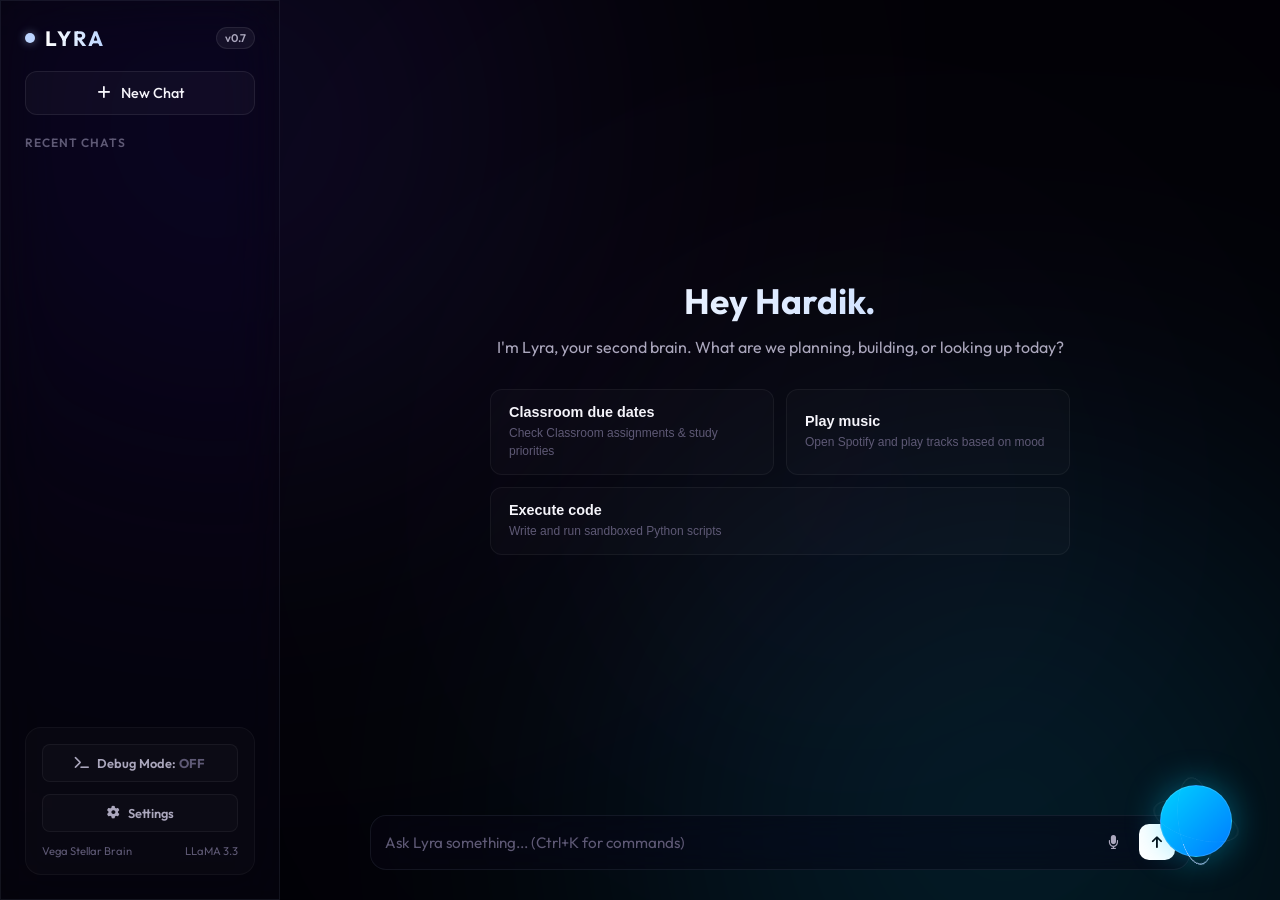
==== commit d365f53a: "feat: implement landing page, command palette, and UI improvements" ====
--- a/web/index.html
+++ b/web/index.html
@@ -4,11 +4,9 @@
     <meta charset="UTF-8">
     <meta name="viewport" content="width=device-width, initial-scale=1.0">
     <title>Lyra — Second Brain</title>
-    <!-- Google Fonts: Outfit -->
     <link rel="preconnect" href="https://fonts.googleapis.com">
     <link rel="preconnect" href="https://fonts.gstatic.com" crossorigin>
     <link href="https://fonts.googleapis.com/css2?family=Outfit:wght@300;400;500;600;700&display=swap" rel="stylesheet">
-    <!-- FontAwesome icons -->
     <link rel="stylesheet" href="https://cdnjs.cloudflare.com/ajax/libs/font-awesome/6.4.0/css/all.min.css">
     <link rel="stylesheet" href="style.css">
 </head>
@@ -29,48 +27,42 @@
         <div class="orb-ring-1"></div>
         <div class="orb-ring-2"></div>
         <div class="orb-glow"></div>
-        <!-- Speech Waves -->
         <div class="orb-wave wave-1"></div>
         <div class="orb-wave wave-2"></div>
     </div>
 
     <div class="app-container">
-        <!-- Sidebar: Session History & Settings -->
+        <!-- Sidebar -->
         <aside class="sidebar glass">
             <div class="sidebar-header">
                 <div class="logo">
                     <span class="logo-dot"></span>
                     <h1>LYRA</h1>
                 </div>
-                <span class="version-badge">v0.6</span>
-            </div>
-
-            <!-- Sidebar Action Buttons -->
-            <div class="sidebar-actions-container">
-                <button id="btn-new-chat" class="new-chat-btn">
-                    <i class="fa-solid fa-plus"></i> New Chat
-                </button>
-                <button id="btn-settings" class="sidebar-settings-btn" title="Settings">
-                    <i class="fa-solid fa-gear"></i>
-                </button>
-            </div>
+                <span class="version-badge">v0.7</span>
+            </div>
+
+            <!-- New Chat (full width) -->
+            <button id="btn-new-chat" class="new-chat-btn">
+                <i class="fa-solid fa-plus"></i> New Chat
+            </button>
 
             <!-- Chat History List -->
             <div class="sidebar-section history-section">
                 <h2>Recent chats</h2>
-                <div id="chat-history-list" class="history-list">
-                    <!-- History items injected by JS -->
-                </div>
+                <div id="chat-history-list" class="history-list"></div>
             </div>
             
-            <!-- Sidebar Footer: Debug Toggle Only -->
+            <!-- Sidebar Footer: Debug + Settings stacked -->
             <div class="sidebar-footer glass-panel">
-                <div class="debug-controls">
-                    <button id="btn-debug" class="debug-toggle">
-                        <i class="fa-solid fa-terminal"></i>
-                        <span>Debug Mode: <b id="debug-state">OFF</b></span>
-                    </button>
-                </div>
+                <button id="btn-debug" class="debug-toggle">
+                    <i class="fa-solid fa-terminal"></i>
+                    <span>Debug Mode: <b id="debug-state">OFF</b></span>
+                </button>
+                <button id="btn-settings" class="sidebar-settings-btn-full" title="Settings">
+                    <i class="fa-solid fa-gear"></i>
+                    <span>Settings</span>
+                </button>
                 <div class="system-meta">
                     <span>Vega Stellar Brain</span>
                     <span id="model-indicator">LLaMA 3.3</span>
@@ -82,7 +74,6 @@
         <main class="workspace">
             <!-- VIEW 1: Chat Panel -->
             <section id="chat-view" class="chat-container">
-                <!-- Welcome View (Shown when chat is empty) -->
                 <div id="welcome-view" class="welcome-screen">
                     <div class="welcome-content">
                         <h2>Hey Hardik.</h2>
@@ -104,14 +95,10 @@
                     </div>
                 </div>
 
-                <!-- Messages Area -->
-                <div id="chat-messages" class="messages-area hidden">
-                    <!-- Dynamic chat dialogue goes here -->
-                </div>
-
-                <!-- Input area -->
+                <div id="chat-messages" class="messages-area hidden"></div>
+
                 <div class="input-wrapper glass">
-                    <textarea id="chat-input" placeholder="Ask Lyra something..." rows="1"></textarea>
+                    <textarea id="chat-input" placeholder="Ask Lyra something... (Ctrl+K for commands)" rows="1"></textarea>
                     <div class="input-actions">
                         <button id="btn-mic" class="action-btn" title="Voice Input"><i class="fa-solid fa-microphone"></i></button>
                         <button id="btn-send" class="action-btn primary-btn" title="Send Message"><i class="fa-solid fa-arrow-up"></i></button>
@@ -119,7 +106,7 @@
                 </div>
             </section>
 
-            <!-- VIEW 2: Settings Panel Dashboard (NEW Page View) -->
+            <!-- VIEW 2: Settings Page -->
             <section id="settings-view" class="settings-container hidden">
                 <div class="settings-content-wrapper">
                     <header class="settings-header">
@@ -128,7 +115,7 @@
                     </header>
 
                     <div class="settings-grid">
-                        <!-- Card 1: Voice & Speech Engine -->
+                        <!-- Card 1: Voice & Speech -->
                         <div class="settings-card glass-panel">
                             <h3><i class="fa-solid fa-microphone-lines"></i> Speech & Audio Output</h3>
                             
@@ -152,10 +139,8 @@
                             </div>
 
                             <div class="settings-group">
-                                <label><i class="fa-solid fa-waveform"></i> Voice Tone (Online / Natural Girls Preferred)</label>
-                                <select id="settings-voice" class="settings-control">
-                                    <!-- Populated dynamically -->
-                                </select>
+                                <label><i class="fa-solid fa-waveform"></i> Voice Tone (Natural Girls Preferred)</label>
+                                <select id="settings-voice" class="settings-control"></select>
                             </div>
 
                             <div class="settings-group">
@@ -167,52 +152,67 @@
                             </div>
                         </div>
 
-                        <!-- Card 2: Stellar Avatar Controls -->
+                        <!-- Card 2: Avatar Controls -->
                         <div class="settings-card glass-panel">
                             <h3><i class="fa-solid fa-arrows-spin"></i> Stellar Avatar (Vega Star)</h3>
                             
                             <div class="settings-group">
                                 <label><i class="fa-solid fa-compass"></i> Orb Movement Mode</label>
                                 <select id="settings-avatar-mode" class="settings-control">
-                                    <option value="drag">Draggable Only (Sits in place)</option>
-                                    <option value="wander">Autonomous Wandering (Floats around)</option>
-                                    <option value="both">Draggable & Wandering (Resumes on drop)</option>
+                                    <option value="drag">Draggable Only</option>
+                                    <option value="wander">Autonomous Wandering</option>
+                                    <option value="both">Draggable & Wandering</option>
                                 </select>
                             </div>
                             
-                            <!-- Help Guidance -->
                             <div class="info-tip-box">
                                 <div class="tip-header">
                                     <i class="fa-solid fa-circle-info"></i>
-                                    <h4>Robotic Voice Fix & Tip</h4>
-                                </div>
-                                <p>Standard system voices are offline and sound mechanical. Open this page in <b>Microsoft Edge</b> or <b>Google Chrome</b> to unlock high-quality <b>Online "Natural" voices</b>. Online/Natural voices sound realistic and human!</p>
-                            </div>
-                        </div>
-
-                        <!-- Debug Section: Suggestions & Errors (Dynamic Dashboard) -->
-                        <div class="settings-card glass-panel full-width-card" id="debug-dashboard-card">
-                            <h3><i class="fa-solid fa-terminal"></i> Self-Improvement & Logs Dashboard</h3>
-                            
-                            <div class="debug-dashboard-grid">
-                                <div class="debug-pane">
-                                    <h4><i class="fa-solid fa-lightbulb" style="color: #f6d365;"></i> Suggested Improvements</h4>
-                                    <div id="settings-suggestions-list" class="dashboard-pane-list">
-                                        <p class="pane-placeholder">Enable debug mode to retrieve suggesting corrections...</p>
-                                    </div>
-                                </div>
-                                <div class="debug-pane">
-                                    <h4><i class="fa-solid fa-bug" style="color: #ff0844;"></i> Recent System Errors</h4>
-                                    <div id="settings-errors-list" class="dashboard-pane-list">
-                                        <p class="pane-placeholder">Enable debug mode to retrieve error logs...</p>
-                                    </div>
-                                </div>
+                                    <h4>Voice Quality Tip</h4>
+                                </div>
+                                <p>Standard system voices sound mechanical. Use <b>Microsoft Edge</b> or <b>Google Chrome</b> for high-quality <b>Online "Natural" voices</b> that sound realistic and human.</p>
+                            </div>
+
+                            <div class="info-tip-box" style="margin-top: 8px;">
+                                <div class="tip-header">
+                                    <i class="fa-solid fa-keyboard"></i>
+                                    <h4>Keyboard Shortcut</h4>
+                                </div>
+                                <p>Press <b>Ctrl + K</b> anywhere to open the Command Palette for quick actions.</p>
+                            </div>
+                        </div>
+
+                        <!-- Suggestions (full width) -->
+                        <div class="settings-card glass-panel full-width-card">
+                            <h3><i class="fa-solid fa-lightbulb" style="color: #f6d365;"></i> Suggested Improvements</h3>
+                            <div id="settings-suggestions-list" class="dashboard-pane-list">
+                                <p class="pane-placeholder">Enable debug mode to retrieve suggestions...</p>
+                            </div>
+                        </div>
+
+                        <!-- Errors (full width) -->
+                        <div class="settings-card glass-panel full-width-card">
+                            <h3><i class="fa-solid fa-bug" style="color: #ff0844;"></i> Recent System Errors</h3>
+                            <div id="settings-errors-list" class="dashboard-pane-list">
+                                <p class="pane-placeholder">Enable debug mode to retrieve error logs...</p>
                             </div>
                         </div>
                     </div>
                 </div>
             </section>
         </main>
+    </div>
+
+    <!-- Command Palette Overlay -->
+    <div id="cmd-palette" class="cmd-palette-overlay hidden">
+        <div class="cmd-palette glass-panel">
+            <div class="cmd-search-wrap">
+                <i class="fa-solid fa-magnifying-glass"></i>
+                <input type="text" id="cmd-search" placeholder="Type a command..." autocomplete="off" spellcheck="false">
+                <kbd>ESC</kbd>
+            </div>
+            <div id="cmd-results" class="cmd-results"></div>
+        </div>
     </div>
 
     <script src="app.js"></script>
--- a/web/style.css
+++ b/web/style.css
@@ -211,15 +211,9 @@
     color: var(--text-secondary);
 }
 
-/* Sidebar layout actions */
-.sidebar-actions-container {
-    display: flex;
-    gap: 8px;
+/* New Chat full-width button */
+.new-chat-btn {
     width: 100%;
-}
-
-.new-chat-btn {
-    flex: 1;
     padding: 12px;
     border-radius: 12px;
     background: rgba(255, 255, 255, 0.03);
@@ -242,32 +236,37 @@
     box-shadow: 0 0 15px rgba(188, 213, 255, 0.2);
 }
 
-.sidebar-settings-btn {
-    width: 46px;
-    height: 46px;
-    border-radius: 12px;
-    background: rgba(255, 255, 255, 0.03);
-    border: 1px solid rgba(255, 255, 255, 0.08);
-    color: var(--text-primary);
+/* Full-width settings button in sidebar footer */
+.sidebar-settings-btn-full {
+    width: 100%;
+    padding: 10px;
+    border-radius: 8px;
+    background: rgba(255, 255, 255, 0.02);
+    border: 1px solid rgba(255, 255, 255, 0.05);
+    color: var(--text-secondary);
+    font-family: inherit;
+    font-size: 0.8rem;
+    font-weight: 600;
     cursor: pointer;
     display: flex;
     align-items: center;
     justify-content: center;
+    gap: 8px;
     transition: var(--transition-smooth);
 }
 
-.sidebar-settings-btn:hover, .sidebar-settings-btn.active {
-    background: rgba(255, 255, 255, 0.07);
-    border-color: rgba(255, 255, 255, 0.15);
-}
-
-.sidebar-settings-btn.active i {
+.sidebar-settings-btn-full:hover {
+    background: rgba(255, 255, 255, 0.05);
+    color: var(--text-primary);
+}
+
+.sidebar-settings-btn-full.active {
+    border-color: rgba(188, 213, 255, 0.2);
+    background: rgba(188, 213, 255, 0.05);
+}
+
+.sidebar-settings-btn-full.active i {
     color: var(--accent-vega);
-    transform: rotate(45deg);
-}
-
-.sidebar-settings-btn:hover i {
-    transform: rotate(30deg);
 }
 
 /* History items inside sidebar */
@@ -835,27 +834,7 @@
     grid-column: span 2;
 }
 
-.debug-dashboard-grid {
-    display: grid;
-    grid-template-columns: 1fr 1fr;
-    gap: 20px;
-    margin-top: 6px;
-}
-
-.debug-pane {
-    display: flex;
-    flex-direction: column;
-    gap: 10px;
-    min-height: 200px;
-}
-
-.debug-pane h4 {
-    font-size: 0.85rem;
-    color: var(--text-secondary);
-    font-weight: 600;
-    border-bottom: 1px solid rgba(255, 255, 255, 0.03);
-    padding-bottom: 6px;
-}
+/* Debug panels are now separate full-width cards, no grid needed */
 
 .dashboard-pane-list {
     flex: 1;
@@ -1105,6 +1084,112 @@
     color: var(--text-secondary);
 }
 
+/* ==========================================
+   Command Palette
+   ========================================== */
+.cmd-palette-overlay {
+    position: fixed;
+    top: 0;
+    left: 0;
+    right: 0;
+    bottom: 0;
+    background: rgba(2, 1, 6, 0.7);
+    backdrop-filter: blur(8px);
+    z-index: 10001;
+    display: flex;
+    justify-content: center;
+    padding-top: 18vh;
+    animation: fadeIn 0.15s ease-out;
+}
+
+.cmd-palette {
+    width: 520px;
+    max-width: 90vw;
+    max-height: 400px;
+    display: flex;
+    flex-direction: column;
+    border-radius: 16px;
+    overflow: hidden;
+    animation: slideIn 0.2s cubic-bezier(0.16, 1, 0.3, 1);
+}
+
+.cmd-search-wrap {
+    display: flex;
+    align-items: center;
+    gap: 12px;
+    padding: 14px 18px;
+    border-bottom: 1px solid rgba(255, 255, 255, 0.05);
+}
+
+.cmd-search-wrap i {
+    color: var(--text-muted);
+    font-size: 0.9rem;
+}
+
+.cmd-search-wrap input {
+    flex: 1;
+    background: transparent;
+    border: none;
+    outline: none;
+    color: var(--text-primary);
+    font-family: inherit;
+    font-size: 0.95rem;
+}
+
+.cmd-search-wrap input::placeholder {
+    color: var(--text-muted);
+}
+
+.cmd-search-wrap kbd {
+    font-family: inherit;
+    font-size: 0.65rem;
+    font-weight: 600;
+    padding: 3px 7px;
+    border-radius: 5px;
+    background: rgba(255, 255, 255, 0.05);
+    border: 1px solid rgba(255, 255, 255, 0.08);
+    color: var(--text-muted);
+}
+
+.cmd-results {
+    overflow-y: auto;
+    max-height: 300px;
+    padding: 6px;
+}
+
+.cmd-item {
+    padding: 10px 14px;
+    border-radius: 8px;
+    display: flex;
+    align-items: center;
+    gap: 12px;
+    cursor: pointer;
+    transition: background 0.15s ease;
+    color: var(--text-secondary);
+    font-size: 0.88rem;
+}
+
+.cmd-item:hover, .cmd-item.selected {
+    background: rgba(188, 213, 255, 0.08);
+    color: var(--text-primary);
+}
+
+.cmd-item i {
+    width: 20px;
+    text-align: center;
+    color: var(--accent-vega);
+    font-size: 0.85rem;
+}
+
+.cmd-item-label {
+    flex: 1;
+}
+
+.cmd-item-shortcut {
+    font-size: 0.65rem;
+    color: var(--text-muted);
+}
+
 .hidden {
     display: none !important;
 }
